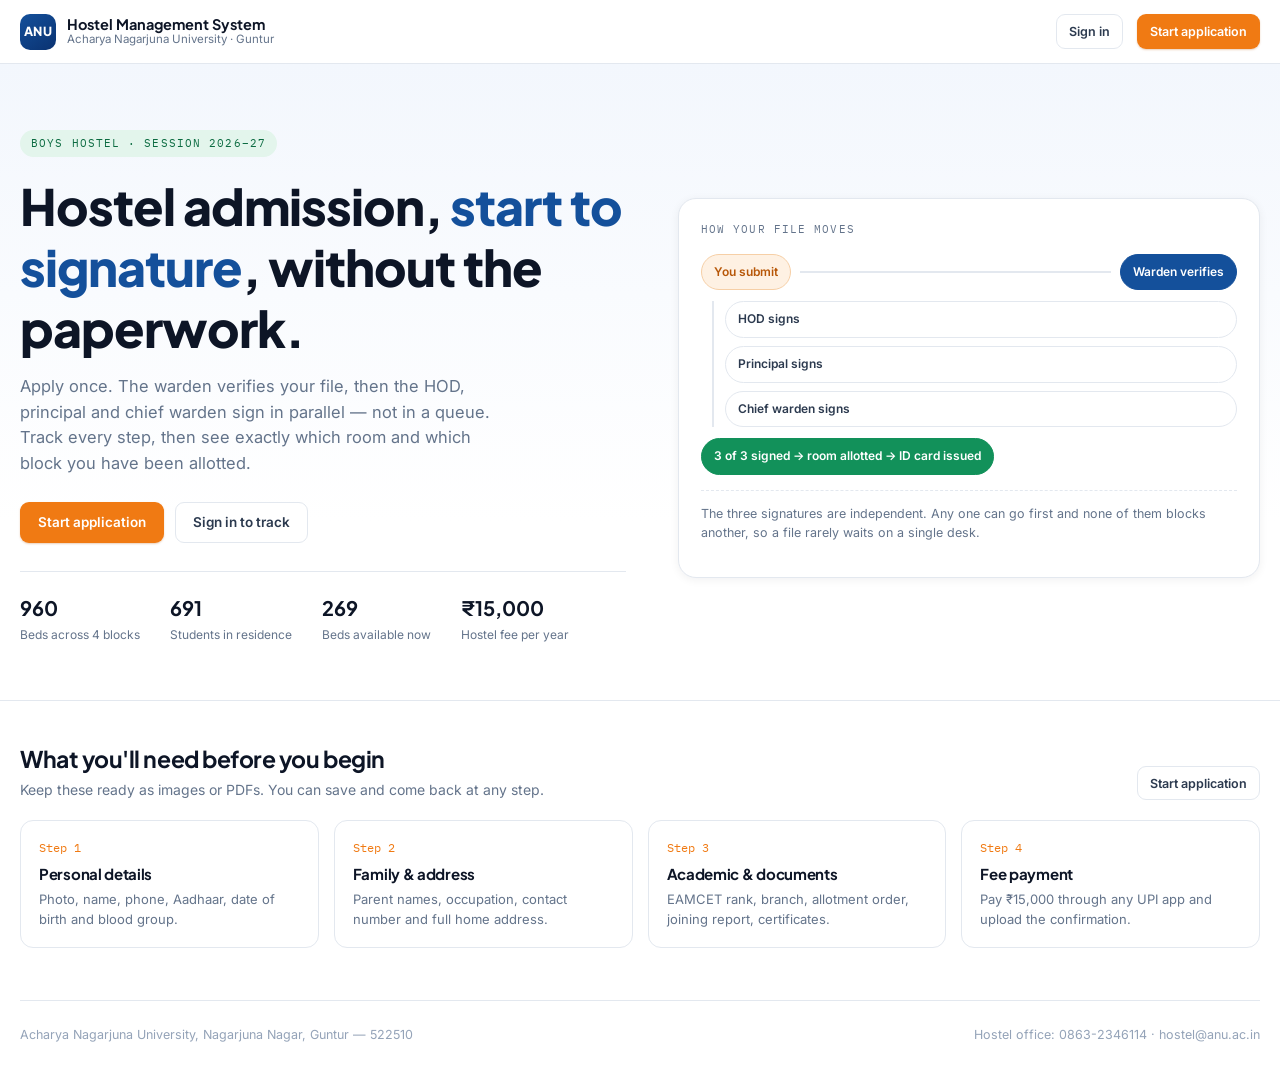
==== index.html @ 4c61f3b5 "first after waredn aprevs fro qr" ====
<!DOCTYPE html>
<html lang="en">
<head>
<meta charset="UTF-8" />
<meta name="viewport" content="width=device-width, initial-scale=1" />
<title>Hostel Management System — Acharya Nagarjuna University</title>
<meta name="description" content="Hostel admission, approval and room allocation for the ANU boys hostel — apply, track signatures and view block occupancy in 3D." />

<link rel="preconnect" href="https://fonts.googleapis.com" />
<link rel="preconnect" href="https://fonts.gstatic.com" crossorigin />
<link href="https://fonts.googleapis.com/css2?family=Plus+Jakarta+Sans:wght@600;700;800&family=Inter:wght@400;500;600&family=IBM+Plex+Mono:wght@400;500&display=swap" rel="stylesheet" />
<link rel="stylesheet" href="styles.css" />
</head>

<body>

<div id="app"></div>

<!-- ===================== public header ===================== -->
<template id="tpl-topnav">
  <header class="topnav noprint">
    <div class="wrap topnav__in">
      <button class="brand" data-go="#/">
        <span class="seal"><img class="seal__img" src="logo.png" alt="Acharya Nagarjuna University" onload="this.closest('.seal').classList.add('seal--has')" onerror="this.closest('.seal').classList.add('seal--text')"><span class="seal__txt">ANU</span></span>
        <span>
          <span class="brand__name">Hostel Management System</span>
          <span class="brand__sub">Acharya Nagarjuna University · Guntur</span>
        </span>
      </button>
      <span class="topnav__spacer"></span>
      <button class="btn btn--ghost btn--sm" data-go="#/login">Sign in</button>
      <button class="btn btn--primary btn--sm" data-go="#/apply">Start application</button>
    </div>
  </header>
</template>

<!-- ===================== landing ===================== -->
<template id="tpl-landing">
  <section class="screen">
    <div class="hero">
      <div class="wrap hero__grid">
        <div>
          <span class="eyebrow">Boys hostel · Session 2026–27</span>
          <h1>Hostel admission, <em>start to signature</em>, without the paperwork.</h1>
          <p class="hero__lede">
            Apply once. The warden verifies your file, then the HOD, principal and chief warden
            sign in parallel — not in a queue. Track every step, then see exactly which room and
            which block you have been allotted.
          </p>
          <div class="hero__cta">
            <button class="btn btn--primary" data-go="#/apply">Start application</button>
            <button class="btn btn--ghost" data-go="#/login">Sign in to track</button>
          </div>
          <div class="hero__stats" id="heroStats"></div>
        </div>

        <div class="rail">
          <div class="rail__title">How your file moves</div>
          <div class="rail__row">
            <span class="rail__node rail__node--orange">You submit</span>
            <span class="rail__line"></span>
            <span class="rail__node rail__node--blue">Warden verifies</span>
          </div>
          <div class="rail__fan">
            <div class="rail__bracket"></div>
            <div class="rail__parallel">
              <span class="rail__node">HOD signs</span>
              <span class="rail__node">Principal signs</span>
              <span class="rail__node">Chief warden signs</span>
            </div>
          </div>
          <div class="rail__row">
            <span class="rail__node rail__node--green">3 of 3 signed → room allotted → ID card issued</span>
          </div>
          <p class="rail__caption">
            The three signatures are independent. Any one can go first and none of them blocks
            another, so a file rarely waits on a single desk.
          </p>
        </div>
      </div>
    </div>

    <div class="strip">
      <div class="wrap">
        <div class="strip__head">
          <div>
            <h2>What you'll need before you begin</h2>
            <p class="muted" style="margin:6px 0 0;font-size:14px">Keep these ready as images or PDFs. You can save and come back at any step.</p>
          </div>
          <button class="btn btn--ghost btn--sm" data-go="#/apply">Start application</button>
        </div>
        <div class="strip__cards">
          <article class="infocard"><div class="infocard__step">Step 1</div><h3>Personal details</h3><p>Photo, name, phone, Aadhaar, date of birth and blood group.</p></article>
          <article class="infocard"><div class="infocard__step">Step 2</div><h3>Family &amp; address</h3><p>Parent names, occupation, contact number and full home address.</p></article>
          <article class="infocard"><div class="infocard__step">Step 3</div><h3>Academic &amp; documents</h3><p>EAMCET rank, branch, allotment order, joining report, certificates.</p></article>
          <article class="infocard"><div class="infocard__step">Step 4</div><h3>Fee payment</h3><p>Pay ₹15,000 through any UPI app and upload the confirmation.</p></article>
        </div>
      </div>
    </div>

    <div class="wrap pagefoot">
      <span>Acharya Nagarjuna University, Nagarjuna Nagar, Guntur — 522510</span>
      <span>Hostel office: 0863-2346114 · hostel@anu.ac.in</span>
    </div>
  </section>
</template>

<!-- ===================== login ===================== -->
<template id="tpl-login">
  <section class="screen authpage">
    <div class="authcard">
      <h2>Sign in</h2>
      <p>Use your university email. New students can start an application without an account.</p>

      <div class="rolechips" id="roleChips"></div>

      <div class="field">
        <label for="loginEmail">Email</label>
        <input class="input" id="loginEmail" type="email" placeholder="name@anu.ac.in" autocomplete="username" />
      </div>
      <div class="field">
        <label for="loginPass">Password</label>
        <input class="input" id="loginPass" type="password" placeholder="••••••••" autocomplete="current-password" />
      </div>

      <div class="err hidden" id="loginErr"></div>
      <button class="btn btn--primary btn--wide" id="loginBtn" style="margin-top:4px">Sign in</button>

      <div style="text-align:center;margin-top:12px">
        <button class="btn--link" data-go="#/apply">New student? Start an application</button>
      </div>

      <div class="callout" style="margin:18px 0 0">
        <b>Demo accounts.</b> Pick a role above to fill the form. The password for every account is
        <span class="mono">demo123</span>.
      </div>
    </div>
  </section>
</template>

<div class="toasts" id="toasts"></div>
<div id="modalRoot"></div>
<div id="devRoot"></div>

<script src="https://cdnjs.cloudflare.com/ajax/libs/three.js/r128/three.min.js"></script>
<script src="https://cdn.jsdelivr.net/npm/chart.js@4.4.1/dist/chart.umd.min.js"></script>
<script src="data.js"></script>
<script src="app.js"></script>
</body>
</html>
---- styles.css ----
/* ============================================================
   ANU Hostel Management System — styles.css
   Blue = structure & primary. Orange = needs attention.
   Green = confirmed / occupied / approved. Red = rejected / blocked.
   ============================================================ */

:root {
  --blue-800: #0A3271;
  --blue-700: #0D3E8A;
  --blue: #14509B;
  --blue-400: #5C8FD6;
  --blue-100: #E7F0FC;
  --blue-50: #F3F7FD;

  --orange-700: #B75708;
  --orange: #F07A13;
  --orange-100: #FEF1E3;

  --green-700: #0B6B41;
  --green: #12915A;
  --green-100: #E3F5EC;

  --red-700: #9E2A22;
  --red: #C8372D;
  --red-100: #FBEDEC;

  --ink: #0D1526;
  --ink-2: #2C3A4F;
  --muted: #64748B;
  --faint: #94A3B8;
  --line: #E3E8EF;
  --line-soft: #EFF2F7;
  --canvas: #F7F9FC;
  --white: #FFFFFF;

  --display: 'Plus Jakarta Sans', system-ui, sans-serif;
  --body: 'Inter', system-ui, sans-serif;
  --mono: 'IBM Plex Mono', ui-monospace, monospace;

  --r-xs: 6px;
  --r-sm: 9px;
  --r: 13px;
  --r-lg: 18px;
  --sh-sm: 0 1px 2px rgba(13, 21, 38, .06);
  --sh: 0 2px 10px rgba(13, 21, 38, .06);
  --sh-lg: 0 24px 60px rgba(13, 21, 38, .18);
  --side-w: 246px;
  --top-h: 64px;
}

* { box-sizing: border-box; }
html, body { height: 100%; }

body {
  margin: 0;
  font-family: var(--body);
  font-size: 14.5px;
  line-height: 1.55;
  color: var(--ink-2);
  background: var(--white);
  -webkit-font-smoothing: antialiased;
}

h1, h2, h3, h4, h5 { font-family: var(--display); color: var(--ink); margin: 0; letter-spacing: -.02em; line-height: 1.22; }
a { color: var(--blue); }
button, input, select, textarea { font: inherit; color: inherit; }
:focus-visible { outline: 2px solid var(--blue); outline-offset: 2px; border-radius: 4px; }
.mono { font-family: var(--mono); font-size: .88em; letter-spacing: -.02em; }
.hidden { display: none !important; }
.wrap { width: min(1240px, 100% - 40px); margin-inline: auto; }
.muted { color: var(--muted); }

/* ---------- Public header ---------- */

.topnav {
  position: sticky; top: 0; z-index: 40; height: var(--top-h);
  background: rgba(255, 255, 255, .94); backdrop-filter: blur(12px);
  border-bottom: 1px solid var(--line);
}
.topnav__in { height: 100%; display: flex; align-items: center; gap: 14px; }
.topnav__spacer { flex: 1; }

.brand { display: flex; align-items: center; gap: 11px; background: none; border: 0; padding: 0; cursor: pointer; text-align: left; }
.seal {
  width: 36px; height: 36px; border-radius: 10px;
  background: linear-gradient(145deg, var(--blue), var(--blue-800));
  color: #fff; display: grid; place-items: center;
  font-family: var(--display); font-weight: 800; font-size: 12.5px; letter-spacing: .04em; flex: 0 0 auto;
}
.seal__img { width: 100%; height: 100%; object-fit: contain; display: block; }
.seal__txt { display: none; }
.seal--text .seal__img { display: none; }
.seal--text .seal__txt, .seal:not(.seal--has):not(.seal--text) .seal__txt { display: block; }
.seal--has { background: #fff; border: 1px solid var(--line); padding: 3px; }
.idcard__top .seal--has, .side .seal--has { background: #fff; }

.brand__name { font-family: var(--display); font-weight: 700; font-size: 14.5px; color: var(--ink); display: block; line-height: 1.2; }
.brand__sub { font-size: 11.5px; color: var(--muted); display: block; line-height: 1.2; }

/* ---------- Buttons ---------- */

.btn {
  display: inline-flex; align-items: center; justify-content: center; gap: 8px;
  padding: 9px 17px; border-radius: var(--r-sm);
  border: 1px solid transparent; background: var(--canvas); color: var(--ink-2);
  font-weight: 600; font-size: 13.5px; cursor: pointer; text-decoration: none;
  transition: background .15s, border-color .15s, color .15s, transform .07s, box-shadow .15s;
  white-space: nowrap;
}
.btn:active { transform: translateY(1px); }
.btn:disabled { opacity: .45; cursor: not-allowed; }
.btn--primary { background: var(--orange); color: #fff; box-shadow: 0 1px 2px rgba(183, 87, 8, .28); }
.btn--primary:hover:not(:disabled) { background: var(--orange-700); }
.btn--blue { background: var(--blue); color: #fff; }
.btn--blue:hover:not(:disabled) { background: var(--blue-700); }
.btn--green { background: var(--green); color: #fff; }
.btn--green:hover:not(:disabled) { background: var(--green-700); }
.btn--ghost { background: #fff; border-color: var(--line); color: var(--ink-2); }
.btn--ghost:hover:not(:disabled) { border-color: var(--blue-400); color: var(--blue); background: var(--blue-50); }
.btn--danger { background: #fff; border-color: var(--red); color: var(--red); }
.btn--danger:hover:not(:disabled) { background: var(--red-100); }
.btn--sm { padding: 6.5px 12px; font-size: 12.5px; }
.btn--wide { width: 100%; }
.btn--link { background: none; border: 0; color: var(--blue); padding: 3px; font-size: 13px; cursor: pointer; }
.btn--link:hover { text-decoration: underline; }

/* ---------- App shell ---------- */

.shell { display: grid; grid-template-columns: var(--side-w) 1fr; min-height: 100vh; background: var(--canvas); }

.side {
  background: var(--white); border-right: 1px solid var(--line); padding: 16px 14px;
  display: flex; flex-direction: column; gap: 4px;
  position: sticky; top: 0; height: 100vh; overflow-y: auto;
}
.side__brand { display: flex; align-items: center; gap: 10px; padding: 6px 8px 16px; border: 0; border-bottom: 1px solid var(--line-soft); margin-bottom: 10px; cursor: pointer; width: 100%; background: none; text-align: left; }
.side__label { font-size: 10.5px; font-family: var(--mono); letter-spacing: .12em; text-transform: uppercase; color: var(--faint); padding: 14px 10px 6px; }
.navitem {
  display: flex; align-items: center; gap: 10px; padding: 9px 11px; border-radius: var(--r-sm);
  font-size: 13.5px; font-weight: 500; color: var(--ink-2);
  background: none; border: 0; width: 100%; text-align: left; cursor: pointer;
  transition: background .14s, color .14s;
}
.navitem:hover { background: var(--blue-50); color: var(--blue); }
.navitem.is-on { background: var(--blue); color: #fff; font-weight: 600; }
.navitem__ic { width: 17px; text-align: center; flex: 0 0 auto; font-size: 13px; }
.navitem__count { margin-left: auto; font-family: var(--mono); font-size: 11px; background: var(--orange-100); color: var(--orange-700); padding: 1px 7px; border-radius: 999px; }
.navitem.is-on .navitem__count { background: rgba(255, 255, 255, .22); color: #fff; }

.side__foot { margin-top: auto; padding-top: 14px; border-top: 1px solid var(--line-soft); }
.sideuser { display: flex; align-items: center; gap: 10px; padding: 6px 8px 10px; }
.sideuser__n { font-size: 13px; font-weight: 600; color: var(--ink); line-height: 1.25; }
.sideuser__r { font-size: 11.5px; color: var(--muted); }

.main { min-width: 0; display: flex; flex-direction: column; }

.topbar {
  position: sticky; top: 0; z-index: 30; min-height: var(--top-h);
  background: rgba(255, 255, 255, .95); backdrop-filter: blur(10px);
  border-bottom: 1px solid var(--line);
  display: flex; align-items: center; gap: 14px; padding: 10px 26px;
}
.topbar h1 { font-size: 18px; }
.topbar p { margin: 1px 0 0; font-size: 12.5px; color: var(--muted); }
.topbar__spacer { flex: 1; }
.content { padding: 22px 26px 60px; }

/* ---------- Avatars ---------- */

.av {
  border-radius: 50%; flex: 0 0 auto; display: grid; place-items: center;
  font-family: var(--display); font-weight: 700; color: #fff;
  background: var(--blue); overflow: hidden; font-size: 12px; width: 34px; height: 34px;
}
.av img { width: 100%; height: 100%; object-fit: cover; display: block; }
.av--sm { width: 28px; height: 28px; font-size: 10.5px; }
.av--lg { width: 54px; height: 54px; font-size: 17px; }
.av--xl { width: 104px; height: 124px; font-size: 30px; border-radius: var(--r); }
.av--ring { box-shadow: 0 0 0 2px #fff, 0 0 0 4px var(--blue-100); }

.person { display: flex; align-items: center; gap: 10px; min-width: 0; }
.person__n { font-weight: 600; color: var(--ink); font-size: 13.5px; line-height: 1.3; white-space: nowrap; overflow: hidden; text-overflow: ellipsis; }
.person__s { font-size: 11.5px; color: var(--muted); line-height: 1.3; }

/* ---------- Cards, metrics, tables ---------- */

.card { background: #fff; border: 1px solid var(--line); border-radius: var(--r); box-shadow: var(--sh-sm); }
.card + .card { margin-top: 18px; }
.card__head { padding: 15px 20px; border-bottom: 1px solid var(--line-soft); display: flex; align-items: center; gap: 14px; flex-wrap: wrap; }
.card__head h3 { font-size: 15px; }
.card__head p { margin: 2px 0 0; font-size: 12.5px; color: var(--muted); }
.card__body { padding: 20px; }
.card__spacer { flex: 1; }

.grid-m { display: grid; grid-template-columns: repeat(auto-fit, minmax(172px, 1fr)); gap: 13px; margin-bottom: 18px; }

.metric { background: #fff; border: 1px solid var(--line); border-radius: var(--r); padding: 14px 16px; position: relative; overflow: hidden; box-shadow: var(--sh-sm); }
.metric::before { content: ''; position: absolute; inset: 0 auto 0 0; width: 3px; background: var(--blue-400); }
.metric--orange::before { background: var(--orange); }
.metric--green::before { background: var(--green); }
.metric--red::before { background: var(--red); }
.metric--blue::before { background: var(--blue); }
.metric__k { font-size: 12px; color: var(--muted); font-weight: 500; }
.metric__v { font-family: var(--display); font-weight: 800; font-size: 25px; color: var(--ink); line-height: 1.2; margin-top: 2px; }
.metric__d { font-size: 11.5px; color: var(--faint); margin-top: 1px; }

.tablescroll { overflow-x: auto; }
table.data { width: 100%; border-collapse: collapse; font-size: 13.5px; }
table.data th {
  text-align: left; padding: 10px 18px; background: var(--blue-50); color: var(--blue-700);
  font-weight: 600; font-size: 11px; letter-spacing: .05em; text-transform: uppercase;
  border-bottom: 1px solid var(--line); white-space: nowrap;
}
table.data td { padding: 9px 18px; border-bottom: 1px solid var(--line-soft); vertical-align: middle; }
table.data tbody tr:last-child td { border-bottom: 0; }
table.data tbody tr:hover { background: var(--blue-50); }
table.data tr.clickable { cursor: pointer; }
.cell-sub { font-size: 11.5px; color: var(--muted); }
.num { font-family: var(--mono); font-size: 12.5px; }

.empty { padding: 42px 20px; text-align: center; }
.empty h4 { font-size: 15px; margin-bottom: 5px; }
.empty p { margin: 0 0 14px; color: var(--muted); font-size: 13px; }

.pager { display: flex; align-items: center; justify-content: space-between; gap: 12px; padding: 12px 18px; border-top: 1px solid var(--line-soft); font-size: 12.5px; color: var(--muted); flex-wrap: wrap; }

/* ---------- Filters ---------- */

.filters { display: flex; gap: 9px; flex-wrap: wrap; align-items: center; margin-bottom: 16px; }
.filters .select, .filters .input { padding: 8px 12px; font-size: 13px; width: auto; min-width: 130px; }
.filters .input--search { min-width: 268px; }
.filters__spacer { flex: 1; }
.filters__count { font-size: 12.5px; color: var(--muted); font-family: var(--mono); }

/* ---------- Pills ---------- */

.pill { display: inline-flex; align-items: center; gap: 6px; padding: 3px 10px; border-radius: 999px; font-size: 11.5px; font-weight: 600; white-space: nowrap; }
.pill::before { content: ''; width: 6px; height: 6px; border-radius: 50%; background: currentColor; }
.pill--pending { background: var(--orange-100); color: var(--orange-700); }
.pill--active { background: var(--blue-100); color: var(--blue-700); }
.pill--success { background: var(--blue-100); color: var(--blue-700); }
.pill--final { background: var(--green-100); color: var(--green-700); }
.pill--rejected { background: var(--red-100); color: var(--red-700); }
.pill--plain { background: var(--line-soft); color: var(--muted); }
.pill--plain::before { display: none; }
.tag { display: inline-block; padding: 2px 9px; border-radius: var(--r-xs); font-size: 11.5px; font-weight: 600; background: var(--blue-50); color: var(--blue-700); border: 1px solid var(--blue-100); }

/* ---------- Forms ---------- */

.field { margin-bottom: 15px; }
.field > label { display: block; font-size: 12.5px; font-weight: 600; color: var(--ink-2); margin-bottom: 5px; }
.field__hint { font-size: 11.5px; color: var(--faint); margin-top: 4px; }
.req { color: var(--orange); }

.input, .select, .textarea {
  width: 100%; padding: 9.5px 12px; border: 1px solid var(--line); border-radius: var(--r-sm);
  background: #fff; font-size: 14px; transition: border-color .15s, box-shadow .15s;
}
.input:focus, .select:focus, .textarea:focus { outline: none; border-color: var(--blue); box-shadow: 0 0 0 3px rgba(20, 80, 155, .12); }
.textarea { min-height: 84px; resize: vertical; }
.select { appearance: none; background-image: linear-gradient(45deg, transparent 50%, var(--muted) 50%), linear-gradient(135deg, var(--muted) 50%, transparent 50%); background-position: calc(100% - 17px) 52%, calc(100% - 12px) 52%; background-size: 5px 5px, 5px 5px; background-repeat: no-repeat; padding-right: 32px; }
.input.is-bad, .select.is-bad { border-color: var(--red); }
.err { color: var(--red); font-size: 12px; margin-top: 4px; }

.grid2 { display: grid; grid-template-columns: 1fr 1fr; gap: 0 18px; }
.grid3 { display: grid; grid-template-columns: repeat(3, 1fr); gap: 0 18px; }

.callout { border-left: 3px solid var(--blue); background: var(--blue-50); padding: 12px 15px; border-radius: 0 var(--r-sm) var(--r-sm) 0; font-size: 13px; color: var(--blue-800); margin-bottom: 18px; }
.callout--orange { border-left-color: var(--orange); background: var(--orange-100); color: var(--orange-700); }
.callout--red { border-left-color: var(--red); background: var(--red-100); color: var(--red-700); }
.callout--green { border-left-color: var(--green); background: var(--green-100); color: var(--green-700); }

/* ---------- Landing ---------- */

.hero { padding: 66px 0 54px; background: linear-gradient(180deg, var(--blue-50), #fff 72%); border-bottom: 1px solid var(--line); }
.hero__grid { display: grid; grid-template-columns: 1.02fr .98fr; gap: 52px; align-items: center; }
.eyebrow { display: inline-flex; align-items: center; gap: 8px; font-family: var(--mono); font-size: 11px; letter-spacing: .1em; text-transform: uppercase; color: var(--green-700); background: var(--green-100); padding: 5px 11px; border-radius: 999px; margin-bottom: 18px; }
.hero h1 { font-size: clamp(32px, 4.2vw, 50px); font-weight: 800; }
.hero h1 em { font-style: normal; color: var(--blue); }
.hero__lede { font-size: 16.5px; color: var(--muted); margin: 16px 0 26px; max-width: 47ch; }
.hero__cta { display: flex; gap: 11px; flex-wrap: wrap; }
.hero__stats { display: flex; gap: 30px; margin-top: 28px; padding-top: 20px; border-top: 1px solid var(--line); flex-wrap: wrap; }
.hero__stat b { font-family: var(--display); font-size: 20px; color: var(--ink); display: block; }
.hero__stat span { font-size: 12px; color: var(--muted); }

.rail { border: 1px solid var(--line); border-radius: var(--r-lg); padding: 22px; background: #fff; box-shadow: var(--sh); }
.rail__title { font-size: 11px; font-family: var(--mono); letter-spacing: .1em; text-transform: uppercase; color: var(--muted); margin-bottom: 16px; }
.rail__row { display: flex; align-items: center; gap: 9px; }
.rail__node { padding: 8px 12px; border-radius: 999px; background: #fff; border: 1px solid var(--line); font-size: 12px; font-weight: 600; color: var(--ink-2); white-space: nowrap; }
.rail__node--blue { background: var(--blue); border-color: var(--blue); color: #fff; }
.rail__node--orange { background: var(--orange-100); border-color: #F6CFA6; color: var(--orange-700); }
.rail__node--green { background: var(--green); border-color: var(--green); color: #fff; }
.rail__line { flex: 1; height: 2px; background: var(--line); min-width: 12px; }
.rail__fan { display: grid; grid-template-columns: 24px 1fr; margin: 11px 0; }
.rail__bracket { border-left: 2px solid var(--line); margin-left: 11px; }
.rail__parallel { display: grid; gap: 8px; }
.rail__caption { font-size: 12.5px; color: var(--muted); margin-top: 15px; padding-top: 13px; border-top: 1px dashed var(--line); }

.strip { padding: 44px 0 52px; }
.strip h2 { font-size: 23px; }
.strip__head { display: flex; justify-content: space-between; align-items: flex-end; gap: 18px; margin-bottom: 20px; flex-wrap: wrap; }
.strip__cards { display: grid; grid-template-columns: repeat(4, 1fr); gap: 15px; }
.infocard { border: 1px solid var(--line); border-radius: var(--r); padding: 18px; background: #fff; }
.infocard__step { font-family: var(--mono); font-size: 11.5px; color: var(--orange); margin-bottom: 8px; }
.infocard h3 { font-size: 15px; margin-bottom: 5px; }
.infocard p { margin: 0; font-size: 13px; color: var(--muted); }
.pagefoot { border-top: 1px solid var(--line); padding: 24px 0; font-size: 12.5px; color: var(--faint); display: flex; justify-content: space-between; gap: 14px; flex-wrap: wrap; }

/* ---------- Auth + wizard ---------- */

.authpage { display: grid; place-items: center; padding: 44px 0 70px; background: var(--canvas); min-height: calc(100vh - var(--top-h)); }
.authcard { width: min(430px, 100%); border: 1px solid var(--line); border-radius: var(--r-lg); padding: 28px; box-shadow: var(--sh); background: #fff; }
.authcard h2 { font-size: 21px; margin-bottom: 5px; }
.authcard > p { margin: 0 0 20px; color: var(--muted); font-size: 13.5px; }
.rolechips { display: flex; flex-wrap: wrap; gap: 7px; margin-bottom: 18px; }
.chip { padding: 6px 12px; border-radius: 999px; border: 1px solid var(--line); background: #fff; font-size: 12.5px; font-weight: 600; color: var(--muted); cursor: pointer; }
.chip:hover { border-color: var(--blue-400); color: var(--blue); }
.chip.is-on { background: var(--blue-100); border-color: var(--blue-400); color: var(--blue-700); }

.applypage { background: var(--canvas); min-height: calc(100vh - var(--top-h)); padding-bottom: 60px; }
.pagehead { padding: 24px 0 16px; display: flex; justify-content: space-between; align-items: flex-end; gap: 18px; flex-wrap: wrap; }
.pagehead h1 { font-size: 25px; }
.pagehead p { margin: 5px 0 0; color: var(--muted); font-size: 13.5px; }

.steps { display: flex; gap: 6px; margin-bottom: 20px; overflow-x: auto; padding-bottom: 3px; }
.step { flex: 1 1 0; min-width: 122px; text-align: left; padding: 10px 13px; border: 1px solid var(--line); border-radius: var(--r-sm); background: #fff; cursor: pointer; }
.step__n { font-family: var(--mono); font-size: 10.5px; color: var(--faint); }
.step__t { font-size: 12.5px; font-weight: 600; color: var(--muted); }
.step.is-on { border-color: var(--blue); background: var(--blue-100); }
.step.is-on .step__t, .step.is-on .step__n { color: var(--blue-700); }
.step.is-done { border-color: #A9DDC2; background: var(--green-100); }
.step.is-done .step__n, .step.is-done .step__t { color: var(--green-700); }

.panel { border: 1px solid var(--line); border-radius: var(--r-lg); background: #fff; padding: 24px; box-shadow: var(--sh-sm); }
.panel__head { margin-bottom: 18px; }
.panel__head h2 { font-size: 18px; }
.panel__head p { margin: 4px 0 0; color: var(--muted); font-size: 13px; }
.panel__foot { display: flex; justify-content: space-between; gap: 12px; margin-top: 24px; padding-top: 18px; border-top: 1px solid var(--line-soft); flex-wrap: wrap; }
.saveflag { font-size: 12px; color: var(--faint); }
.saveflag b { color: var(--green-700); font-weight: 600; }

.uploads { display: grid; grid-template-columns: 1fr 1fr; gap: 13px; }
.drop { border: 1.5px dashed var(--line); border-radius: var(--r); padding: 15px; background: var(--canvas); transition: border-color .15s, background .15s; }
.drop:hover { border-color: var(--blue-400); background: var(--blue-50); }
.drop.is-filled { border-style: solid; border-color: var(--green); background: var(--green-100); }
.drop__t { font-size: 13px; font-weight: 600; color: var(--ink); }
.drop__s { font-size: 11.5px; color: var(--muted); margin: 2px 0 9px; }
.drop input[type=file] { font-size: 12px; width: 100%; }
.filerow { display: flex; align-items: center; gap: 8px; margin-top: 8px; font-size: 12px; color: var(--green-700); font-weight: 600; }

.photopick { display: flex; gap: 18px; align-items: center; padding: 16px; border: 1px solid var(--line); border-radius: var(--r); background: var(--canvas); margin-bottom: 18px; flex-wrap: wrap; }
.photopick__ph { width: 96px; height: 116px; border-radius: var(--r-sm); border: 1.5px dashed var(--line); background: #fff; display: grid; place-items: center; color: var(--faint); font-size: 11.5px; text-align: center; padding: 8px; overflow: hidden; flex: 0 0 auto; }
.photopick__ph img { width: 100%; height: 100%; object-fit: cover; }

.paygrid { display: grid; grid-template-columns: 236px 1fr; gap: 22px; }
.qrbox { border: 1px solid var(--line); border-radius: var(--r); padding: 15px; text-align: center; background: #fff; }
.qrbox svg { width: 100%; max-width: 180px; height: auto; }
.qrbox__amt { font-family: var(--display); font-weight: 800; font-size: 21px; color: var(--ink); margin-top: 9px; }
.qrbox__lbl { font-size: 11.5px; color: var(--muted); }
.paylist { border: 1px solid var(--line); border-radius: var(--r); overflow: hidden; margin-bottom: 16px; }
.payrow { display: flex; justify-content: space-between; align-items: center; gap: 12px; padding: 11px 14px; border-bottom: 1px solid var(--line-soft); }
.payrow:last-child { border-bottom: 0; }
.payrow__k { font-size: 12px; color: var(--muted); }
.payrow__v { font-weight: 600; font-size: 13.5px; color: var(--ink); }

.reviewgroup { border: 1px solid var(--line); border-radius: var(--r); overflow: hidden; margin-bottom: 16px; }
.reviewgroup h4 { font-size: 11.5px; padding: 10px 16px; background: var(--canvas); border-bottom: 1px solid var(--line); font-family: var(--body); color: var(--muted); font-weight: 600; letter-spacing: .04em; text-transform: uppercase; }
.kv { display: grid; grid-template-columns: 210px 1fr; gap: 10px; padding: 9px 16px; border-bottom: 1px solid var(--line-soft); font-size: 13.5px; }
.kv:last-child { border-bottom: 0; }
.kv__k { color: var(--muted); font-size: 12.5px; }
.kv__v { color: var(--ink); font-weight: 500; }

/* ---------- Timeline / signatures / ID card ---------- */

.track { display: grid; grid-template-columns: 1.12fr .88fr; gap: 18px; align-items: start; }
.stack { display: grid; gap: 18px; align-content: start; }
.tl { position: relative; padding-left: 28px; }
.tl::before { content: ''; position: absolute; left: 8px; top: 6px; bottom: 8px; width: 2px; background: var(--line); }
.tlitem { position: relative; padding-bottom: 17px; }
.tlitem:last-child { padding-bottom: 0; }
.tlitem__dot { position: absolute; left: -28px; top: 1px; width: 18px; height: 18px; border-radius: 50%; background: #fff; border: 2px solid var(--line); display: grid; place-items: center; font-size: 9.5px; color: var(--faint); }
.tlitem.is-done .tlitem__dot { background: var(--green); border-color: var(--green); color: #fff; }
.tlitem.is-now .tlitem__dot { border-color: var(--orange); color: var(--orange); box-shadow: 0 0 0 4px var(--orange-100); }
.tlitem.is-bad .tlitem__dot { background: var(--red); border-color: var(--red); color: #fff; }
.tlitem__t { font-size: 13.5px; font-weight: 600; color: var(--ink); }
.tlitem.is-todo .tlitem__t { color: var(--faint); font-weight: 500; }
.tlitem__s { font-size: 12px; color: var(--muted); }
.tlgroup { border: 1px dashed var(--line); border-radius: var(--r); padding: 13px 15px; margin: 6px 0 14px; background: var(--canvas); }
.tlgroup__lbl { font-family: var(--mono); font-size: 10.5px; letter-spacing: .08em; text-transform: uppercase; color: var(--muted); margin-bottom: 11px; }

.progressbar { height: 7px; border-radius: 999px; background: var(--line-soft); overflow: hidden; margin: 12px 0 6px; }
.progressbar span { display: block; height: 100%; background: var(--green); border-radius: 999px; transition: width .45s cubic-bezier(.4, 0, .2, 1); }
.progresslbl { display: flex; justify-content: space-between; font-size: 12.5px; color: var(--muted); }

.sigs { display: grid; grid-template-columns: repeat(3, 1fr); gap: 11px; }
.sig { border: 1px solid var(--line); border-radius: var(--r); padding: 11px; text-align: center; background: #fff; }
.sig__ink { height: 42px; display: grid; place-items: center; }
.sig__ink svg { height: 38px; width: auto; }
.sig__name { font-size: 12.5px; font-weight: 600; color: var(--ink); }
.sig__role { font-size: 11px; color: var(--muted); border-top: 1px solid var(--line-soft); padding-top: 6px; margin-top: 5px; }
.sig--wait { background: var(--canvas); border-style: dashed; }
.sig--wait .sig__ink { color: var(--faint); font-size: 11.5px; }

.idcard { border-radius: var(--r-lg); overflow: hidden; border: 1px solid var(--line); box-shadow: var(--sh); background: #fff; }
.idcard__top { background: linear-gradient(135deg, var(--blue), var(--blue-800)); color: #fff; padding: 14px 18px; display: flex; align-items: center; gap: 11px; }
.idcard__top .seal { background: rgba(255, 255, 255, .18); }
.idcard__top strong { font-family: var(--display); font-size: 13.5px; display: block; }
.idcard__top span { font-size: 11px; opacity: .88; }
.idcard__body { padding: 18px; display: grid; grid-template-columns: 104px 1fr; gap: 16px; }
.idcard__rows { display: grid; gap: 5px; align-content: start; }
.idrow { display: grid; grid-template-columns: 84px 1fr; font-size: 12.5px; }
.idrow b { color: var(--ink); font-weight: 600; }
.idrow span { color: var(--muted); }
.idcard__foot { border-top: 1px dashed var(--line); padding: 10px 18px; display: flex; justify-content: space-between; align-items: center; font-size: 11px; color: var(--faint); }

/* ---------- Hostel view ---------- */

.hostelgrid { display: grid; grid-template-columns: 1fr 336px; gap: 18px; align-items: start; }

.viewer { border: 1px solid var(--line); border-radius: var(--r); background: linear-gradient(180deg, #EEF4FD, #FFFFFF); overflow: hidden; position: relative; box-shadow: var(--sh-sm); }
#scene3d { display: block; width: 100%; height: 520px; touch-action: none; cursor: grab; }
#scene3d:active { cursor: grabbing; }
.viewer__bar { position: absolute; top: 12px; left: 12px; right: 12px; display: flex; gap: 8px; align-items: center; flex-wrap: wrap; pointer-events: none; }
.viewer__bar > * { pointer-events: auto; }
.viewer__crumb { background: rgba(255, 255, 255, .93); border: 1px solid var(--line); border-radius: 999px; padding: 5px 13px; font-size: 12.5px; font-weight: 600; color: var(--ink); box-shadow: var(--sh-sm); }
.viewer__hint { position: absolute; bottom: 12px; left: 12px; font-size: 11.5px; color: var(--muted); background: rgba(255, 255, 255, .92); padding: 5px 10px; border-radius: 999px; border: 1px solid var(--line); }
.viewer__tip { position: absolute; padding: 6px 10px; background: var(--ink); color: #fff; font-size: 12px; border-radius: var(--r-xs); pointer-events: none; transform: translate(-50%, -150%); white-space: nowrap; z-index: 5; box-shadow: var(--sh); }

.legend { display: flex; gap: 14px; flex-wrap: wrap; align-items: center; font-size: 12px; color: var(--muted); }
.legend i { width: 11px; height: 11px; border-radius: 3px; display: inline-block; margin-right: 5px; vertical-align: -1px; border: 1px solid rgba(0, 0, 0, .08); }

.segbar { display: inline-flex; padding: 3px; background: var(--canvas); border: 1px solid var(--line); border-radius: 999px; }
.segbar button { border: 0; background: none; padding: 6px 14px; border-radius: 999px; font-size: 12.5px; font-weight: 600; color: var(--muted); cursor: pointer; }
.segbar button.is-on { background: var(--blue); color: #fff; }

.blocktabs { display: grid; grid-template-columns: repeat(4, 1fr); gap: 8px; margin-bottom: 16px; }
.blocktab { border: 1px solid var(--line); background: #fff; border-radius: var(--r-sm); padding: 10px 13px; cursor: pointer; text-align: left; }
.blocktab b { font-family: var(--display); font-size: 14px; color: var(--ink); display: block; }
.blocktab span { font-size: 11.5px; color: var(--muted); }
.blocktab em { font-style: normal; font-family: var(--mono); font-size: 11px; color: var(--green-700); }
.blocktab.is-on { border-color: var(--blue); background: var(--blue-50); box-shadow: inset 0 0 0 1px var(--blue); }

.floorplan { display: grid; gap: 20px; }
.floorrow__head { display: flex; align-items: center; gap: 12px; margin-bottom: 10px; flex-wrap: wrap; }
.floorrow__head h4 { font-size: 13.5px; }
.quad { display: grid; grid-template-columns: repeat(7, 1fr); grid-template-rows: repeat(7, auto); gap: 7px; max-width: 620px; }
.quad__yard { grid-area: 2 / 2 / 7 / 7; border: 1.5px dashed var(--line); border-radius: var(--r-sm); background: var(--green-100); display: grid; place-content: center; text-align: center; font-size: 12px; font-weight: 600; color: var(--green-700); padding: 10px; }
.quad__yard span { display: block; font-weight: 400; font-size: 10.5px; color: var(--muted); margin-top: 3px; }

.corridor { display: grid; grid-template-columns: repeat(10, 1fr); gap: 7px; }
.corridor__gap { grid-column: 1 / -1; height: 20px; border-radius: 4px; background: repeating-linear-gradient(90deg, var(--line-soft), var(--line-soft) 14px, #fff 14px, #fff 28px); display: grid; place-items: center; font-size: 9.5px; color: var(--faint); letter-spacing: .18em; text-transform: uppercase; }

.roomcell { border: 1px solid var(--line); border-radius: var(--r-xs); background: #fff; padding: 7px 4px; text-align: center; cursor: pointer; transition: transform .1s, box-shadow .15s, border-color .15s; }
.roomcell:hover { transform: translateY(-2px); box-shadow: var(--sh); border-color: var(--blue); }
.roomcell b { display: block; font-family: var(--mono); font-size: 12px; color: var(--ink); }
.roomcell span { font-size: 10.5px; color: var(--muted); }
.roomcell--full { background: var(--green-100); border-color: #A9DDC2; }
.roomcell--full b, .roomcell--full span { color: var(--green-700); }
.roomcell--part { background: var(--orange-100); border-color: #F6CFA6; }
.roomcell--part b, .roomcell--part span { color: var(--orange-700); }
.roomcell--empty { border-style: dashed; }
.roomcell--maint { background: var(--red-100); border-color: #EFB9B4; }
.roomcell--maint b, .roomcell--maint span { color: var(--red-700); }

.beds { display: grid; grid-template-columns: repeat(2, 1fr); gap: 11px; }
.bed { border: 1px solid var(--line); border-radius: var(--r); padding: 11px; display: flex; gap: 11px; align-items: center; cursor: pointer; background: #fff; transition: border-color .15s, box-shadow .15s; }
.bed:hover { border-color: var(--blue); box-shadow: var(--sh); }
.bed--free { border-style: dashed; background: var(--canvas); cursor: default; color: var(--faint); font-size: 12.5px; justify-content: center; }
.bed__no { font-family: var(--mono); font-size: 10.5px; color: var(--faint); }

.statline { display: grid; gap: 12px; }
.statrow { display: flex; justify-content: space-between; font-size: 13px; }
.statrow b { font-family: var(--mono); color: var(--ink); }
.bar { height: 7px; background: var(--line-soft); border-radius: 999px; overflow: hidden; margin-top: 5px; }
.bar span { display: block; height: 100%; background: var(--green); }
.bar--orange span { background: var(--orange); }
.bar--blue span { background: var(--blue); }

/* ---------- Bio-data ---------- */

.bio__top { display: flex; gap: 18px; align-items: flex-start; padding-bottom: 18px; border-bottom: 1px solid var(--line-soft); margin-bottom: 18px; flex-wrap: wrap; }
.bio__id h3 { font-size: 19px; }
.bio__id p { margin: 3px 0 9px; color: var(--muted); font-size: 13px; }
.bio__chips { display: flex; gap: 7px; flex-wrap: wrap; }
.sectionlbl { font-family: var(--mono); font-size: 10.5px; letter-spacing: .09em; text-transform: uppercase; color: var(--muted); margin: 20px 0 9px; }
.sectionlbl:first-child { margin-top: 0; }
.doclist { display: grid; grid-template-columns: repeat(2, 1fr); gap: 9px; }
.docitem { display: flex; align-items: center; gap: 10px; border: 1px solid var(--line); border-radius: var(--r-sm); padding: 10px 12px; }
.docitem__ic { width: 30px; height: 30px; border-radius: 7px; background: var(--blue-100); color: var(--blue-700); display: grid; place-items: center; font-size: 10px; font-weight: 700; font-family: var(--mono); }
.docitem__t { font-size: 12.5px; font-weight: 600; color: var(--ink); }
.docitem__s { font-size: 11px; color: var(--muted); }
.docitem--open { cursor: pointer; transition: border-color .15s, box-shadow .15s; }
.docitem--open:hover { border-color: var(--blue); box-shadow: var(--sh); }
.docitem__go { margin-left: auto; font-size: 11.5px; font-weight: 600; color: var(--blue); }

/* ---------- Modal, toast, dev ---------- */

.modal-backdrop { position: fixed; inset: 0; background: rgba(13, 21, 38, .48); display: grid; place-items: center; padding: 20px; z-index: 60; animation: fade .15s ease; }
.modal { width: min(900px, 100%); max-height: 90vh; background: #fff; border-radius: var(--r-lg); box-shadow: var(--sh-lg); display: flex; flex-direction: column; animation: rise .2s cubic-bezier(.2, .8, .2, 1); }
.modal--wide { width: min(1060px, 100%); }
.modal__head { padding: 16px 22px; border-bottom: 1px solid var(--line); display: flex; justify-content: space-between; align-items: flex-start; gap: 16px; }
.modal__head h3 { font-size: 17px; }
.modal__head p { margin: 3px 0 0; font-size: 12.5px; color: var(--muted); }
.modal__body { padding: 22px; overflow-y: auto; }
.modal__foot { padding: 14px 22px; border-top: 1px solid var(--line); display: flex; gap: 10px; justify-content: flex-end; flex-wrap: wrap; }
.xbtn { background: none; border: 0; font-size: 21px; line-height: 1; color: var(--faint); cursor: pointer; padding: 2px 6px; }
.xbtn:hover { color: var(--ink); }

.toasts { position: fixed; right: 20px; bottom: 20px; display: grid; gap: 10px; z-index: 90; }
.toast { background: var(--ink); color: #fff; padding: 11px 15px; border-radius: var(--r-sm); font-size: 13px; box-shadow: var(--sh-lg); animation: rise .2s ease; max-width: 330px; }
.toast--ok { background: var(--green-700); }
.toast--bad { background: var(--red); }

.devpanel { position: fixed; right: 18px; bottom: 18px; width: 248px; background: #fff; border: 1px solid var(--line); border-radius: var(--r); box-shadow: var(--sh-lg); padding: 14px; z-index: 80; }
.devpanel h4 { font-size: 12.5px; margin-bottom: 2px; }
.devpanel p { margin: 0 0 11px; font-size: 11px; color: var(--muted); }
.devpanel__list { display: grid; gap: 5px; margin-bottom: 11px; }
.devpanel__list button { text-align: left; padding: 6px 10px; font-size: 12px; border-radius: 6px; border: 1px solid var(--line); background: #fff; cursor: pointer; }
.devpanel__list button:hover { background: var(--blue-50); border-color: var(--blue-400); color: var(--blue); }

.chartgrid { display: grid; grid-template-columns: 1.45fr 1fr; gap: 16px; margin-bottom: 18px; }
.chartbox { position: relative; height: 258px; }

@keyframes fade { from { opacity: 0 } to { opacity: 1 } }
@keyframes rise { from { opacity: 0; transform: translateY(8px) } to { opacity: 1; transform: none } }
.screen { animation: fade .16s ease; }
@media (prefers-reduced-motion: reduce) { * { animation: none !important; transition: none !important; } }

/* ---------- Responsive ---------- */

.menubtn { display: none; }

@media (max-width: 1180px) {
  .hostelgrid, .chartgrid { grid-template-columns: 1fr; }
}

@media (max-width: 980px) {
  .shell { grid-template-columns: 1fr; }
  .side { position: fixed; inset: 0 auto 0 0; width: var(--side-w); z-index: 70; transform: translateX(-100%); transition: transform .2s ease; box-shadow: var(--sh-lg); }
  .side.is-open { transform: none; }
  .menubtn { display: inline-flex; }
  .hero__grid { grid-template-columns: 1fr; gap: 32px; }
  .strip__cards { grid-template-columns: repeat(2, 1fr); }
  .track, .paygrid { grid-template-columns: 1fr; }
  .corridor { grid-template-columns: repeat(5, 1fr); }
  .quad { max-width: 100%; gap: 5px; }
  .blocktabs { grid-template-columns: repeat(2, 1fr); }
}

@media (max-width: 640px) {
  .wrap { width: calc(100% - 26px); }
  .content { padding: 18px 16px 50px; }
  .topbar { padding: 10px 16px; }
  .grid2, .grid3, .uploads, .doclist, .sigs, .beds { grid-template-columns: 1fr; }
  .kv { grid-template-columns: 1fr; gap: 1px; }
  .corridor { grid-template-columns: repeat(4, 1fr); }
  #scene3d { height: 380px; }
  .filters .input--search { min-width: 100%; }
  .idcard__body { grid-template-columns: 1fr; }
}

/* ---------- Print ---------- */

@media print {
  .side, .topbar, .toasts, .devpanel, .noprint, .modal-backdrop, .topnav { display: none !important; }
  .shell { grid-template-columns: 1fr; background: #fff; }
  .content { padding: 0; }
  .card { border: 1px solid #999; box-shadow: none; break-inside: avoid; }
  @page { margin: 14mm; }
}

/* ============================================================
   Hostel ID card additions, submit confirm, scanner, promote
   ============================================================ */

.idcard__spacer { flex: 1; }
.idcard__valid { font-size: 10.5px; font-weight: 700; letter-spacing: .05em; text-transform: uppercase; background: rgba(255,255,255,.2); padding: 3px 9px; border-radius: 999px; }
.idcard__valid--bad { background: var(--red); }
.idcard__body { grid-template-columns: 104px 1fr auto; }
.idcard__qr { display: grid; place-items: center; gap: 5px; padding-left: 6px; border-left: 1px dashed var(--line); }
.idcard__qr svg { display: block; }
.idcard__qr-lbl { font-size: 10px; color: var(--muted); }
.idrow b.is-expired { color: var(--red); }

.okmark { width: 62px; height: 62px; border-radius: 50%; background: var(--blue-100); color: var(--blue); display: grid; place-items: center; font-size: 30px; font-weight: 800; margin: 4px auto 16px; }
.okmark--green { background: var(--green-100); color: var(--green-700); }
.submitmeta { display: flex; gap: 26px; justify-content: center; flex-wrap: wrap; margin-top: 18px; padding-top: 16px; border-top: 1px solid var(--line-soft); }
.submitmeta > div { display: grid; gap: 3px; }
.submitmeta span { font-size: 11.5px; color: var(--muted); }
.submitmeta b { font-size: 15px; }

/* consent checkboxes */
.agree { border: 1px solid var(--line); border-radius: var(--r); padding: 14px 16px; margin-bottom: 18px; background: var(--canvas); }
.agree__row { display: flex; gap: 11px; align-items: flex-start; font-size: 13.5px; padding: 6px 0; cursor: pointer; }
.agree__row input { margin-top: 2px; width: 17px; height: 17px; accent-color: var(--blue); flex: 0 0 auto; cursor: pointer; }

/* scanner */
.scanpage { background: var(--canvas); min-height: calc(100vh - var(--top-h)); }
.scanhead { display: flex; justify-content: space-between; align-items: flex-end; gap: 16px; margin-bottom: 20px; flex-wrap: wrap; }
.scanhead h1 { font-size: 25px; }
.scangrid { display: grid; grid-template-columns: 1fr 1fr; gap: 18px; align-items: start; }
.scanview { position: relative; aspect-ratio: 4/3; border-radius: var(--r); overflow: hidden; background: #0D1526; display: grid; place-items: center; }
.scanview video { width: 100%; height: 100%; object-fit: cover; display: block; }
.scanview__frame { position: absolute; inset: 16%; border: 3px solid rgba(255,255,255,.85); border-radius: 14px; box-shadow: 0 0 0 100vmax rgba(13,21,38,.35); pointer-events: none; }
.scanview.is-live .scanview__off { display: none; }
.scanview__off { position: absolute; inset: 0; display: grid; place-content: center; gap: 12px; text-align: center; color: #fff; z-index: 2; }
.scanview__off p { margin: 0; opacity: .8; }
.scandemo { margin-top: 14px; display: flex; gap: 7px; align-items: center; flex-wrap: wrap; }
.scandemo > span { font-size: 12px; color: var(--muted); }
.scanidle { text-align: center; padding: 40px 20px; }
.scanidle__ic { font-size: 34px; color: var(--faint); }
.scanidle h3 { font-size: 16px; margin: 8px 0 5px; }
.scanverdict { width: 60px; height: 60px; border-radius: 50%; display: grid; place-items: center; font-size: 30px; font-weight: 800; margin: 0 auto 8px; }
.scanverdict--ok { background: var(--green-100); color: var(--green-700); }
.scanverdict--bad { background: var(--red-100); color: var(--red-700); }
.scanok { border-color: #A9DDC2; box-shadow: 0 0 0 3px var(--green-100); }
.scanbad { border-color: #EFB9B4; box-shadow: 0 0 0 3px var(--red-100); }

/* promote popup */
.promomatches { display: grid; gap: 5px; margin-top: 7px; }
.promomatch { display: flex; align-items: center; gap: 10px; padding: 8px 10px; border: 1px solid var(--line); border-radius: var(--r-sm); background: #fff; cursor: pointer; text-align: left; }
.promomatch:hover { background: var(--blue-50); border-color: var(--blue-400); }
.promopanel { border: 1px solid var(--line); border-radius: var(--r); padding: 16px; margin-top: 8px; background: var(--canvas); }
.promopanel__arrow { display: flex; align-items: center; gap: 8px; margin: 12px 0; font-size: 14px; }
.promobulk { display: flex; justify-content: space-between; align-items: center; gap: 12px; margin-top: 16px; padding-top: 14px; border-top: 1px solid var(--line-soft); flex-wrap: wrap; }

@media (max-width: 780px) {
  .scangrid { grid-template-columns: 1fr; }
  .idcard__body { grid-template-columns: 1fr; }
  .idcard__qr { border-left: 0; border-top: 1px dashed var(--line); padding: 12px 0 0; }
}
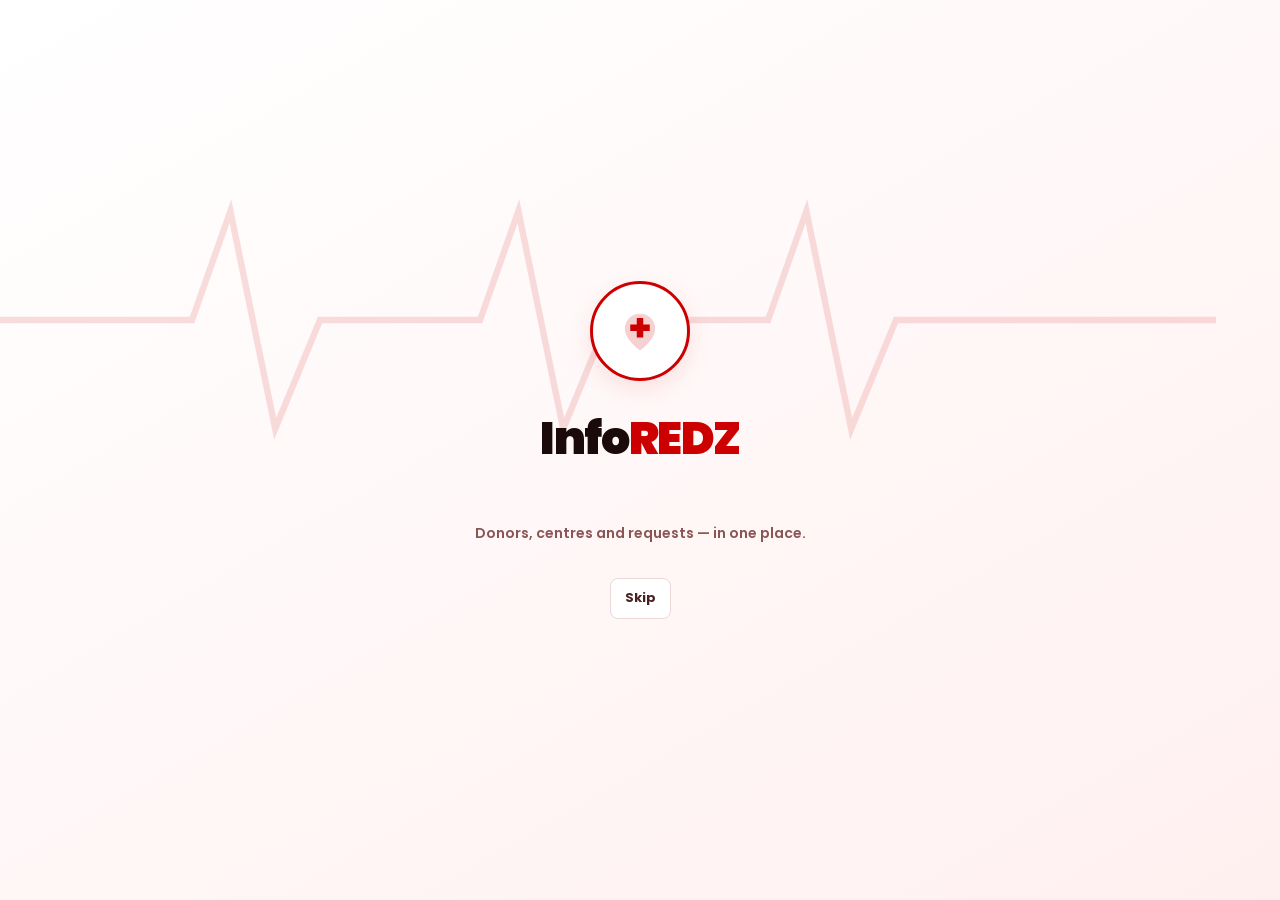
==== commit 237e3b35: "2 added new design" ====
--- a/index.html
+++ b/index.html
@@ -1,150 +1,38 @@
-<!DOCTYPE html>
+<!doctype html>
 <html lang="en">
 <head>
-<meta charset="UTF-8" />
-<meta name="viewport" content="width=device-width, initial-scale=1" />
-<title>Hostel Management System — Acharya Nagarjuna University</title>
-<meta name="description" content="Hostel admission, approval and room allocation for the ANU boys hostel — apply, track signatures and view block occupancy in 3D." />
+  <meta charset="utf-8">
+  <meta name="viewport" content="width=device-width, initial-scale=1, viewport-fit=cover">
+  <meta name="theme-color" content="#CC0000">
+  <link rel="preconnect" href="https://fonts.googleapis.com">
+  <link rel="preconnect" href="https://fonts.gstatic.com" crossorigin>
+  <link href="https://fonts.googleapis.com/css2?family=Poppins:wght@400;600;700;800;900&display=swap" rel="stylesheet">
+  <link rel="stylesheet" href="style.css">
+  <title>InfoREDZ — Find blood donors and centres near you</title>
+  <meta name="description" content="InfoREDZ connects willing blood donors, blood banks and people who need help. Free, direct, no middlemen.">
+</head>
+<body data-page="splash">
 
-<link rel="preconnect" href="https://fonts.googleapis.com" />
-<link rel="preconnect" href="https://fonts.gstatic.com" crossorigin />
-<link href="https://fonts.googleapis.com/css2?family=Plus+Jakarta+Sans:wght@600;700;800&family=Inter:wght@400;500;600&family=IBM+Plex+Mono:wght@400;500&display=swap" rel="stylesheet" />
-<link rel="stylesheet" href="styles.css" />
-</head>
+  <div class="splash">
+    <svg class="splash__ecg" aria-hidden="true" preserveAspectRatio="none" viewBox="0 0 400 200">
+      <path d="M0 100h60l12-34 14 68 14-34h50l12-34 14 68 14-34h50l12-34 14 68 14-34h100"
+            fill="none" stroke="currentColor" stroke-width="2"/>
+    </svg>
+    <div class="splash__inner">
+      <div class="splash__logo">
+        <svg viewBox="0 0 24 24" width="52" height="52">
+          <path fill="currentColor" d="M12 21s-7-4.8-7-10a7 7 0 1 1 14 0c0 5.2-7 10-7 10z" opacity=".18"/>
+          <path fill="currentColor" d="M13.5 6h-3v3h-3v3h3v3h3v-3h3V9h-3V6z"/>
+        </svg>
+      </div>
+      <div class="splash__word" id="splashWord"></div>
+      <div class="splash__groups" id="splashGroups"></div>
+      <p class="splash__tag">Donors, centres and requests — in one place.</p>
+      <button class="btn btn--ghost btn--sm" id="splashSkip" style="margin-top:24px">Skip</button>
+    </div>
+  </div>
 
-<body>
-
-<div id="app"></div>
-
-<!-- ===================== public header ===================== -->
-<template id="tpl-topnav">
-  <header class="topnav noprint">
-    <div class="wrap topnav__in">
-      <button class="brand" data-go="#/">
-        <span class="seal"><img class="seal__img" src="logo.png" alt="Acharya Nagarjuna University" onload="this.closest('.seal').classList.add('seal--has')" onerror="this.closest('.seal').classList.add('seal--text')"><span class="seal__txt">ANU</span></span>
-        <span>
-          <span class="brand__name">Hostel Management System</span>
-          <span class="brand__sub">Acharya Nagarjuna University · Guntur</span>
-        </span>
-      </button>
-      <span class="topnav__spacer"></span>
-      <button class="btn btn--ghost btn--sm" data-go="#/login">Sign in</button>
-      <button class="btn btn--primary btn--sm" data-go="#/apply">Start application</button>
-    </div>
-  </header>
-</template>
-
-<!-- ===================== landing ===================== -->
-<template id="tpl-landing">
-  <section class="screen">
-    <div class="hero">
-      <div class="wrap hero__grid">
-        <div>
-          <span class="eyebrow">Boys hostel · Session 2026–27</span>
-          <h1>Hostel admission, <em>start to signature</em>, without the paperwork.</h1>
-          <p class="hero__lede">
-            Apply once. The warden verifies your file, then the HOD, principal and chief warden
-            sign in parallel — not in a queue. Track every step, then see exactly which room and
-            which block you have been allotted.
-          </p>
-          <div class="hero__cta">
-            <button class="btn btn--primary" data-go="#/apply">Start application</button>
-            <button class="btn btn--ghost" data-go="#/login">Sign in to track</button>
-          </div>
-          <div class="hero__stats" id="heroStats"></div>
-        </div>
-
-        <div class="rail">
-          <div class="rail__title">How your file moves</div>
-          <div class="rail__row">
-            <span class="rail__node rail__node--orange">You submit</span>
-            <span class="rail__line"></span>
-            <span class="rail__node rail__node--blue">Warden verifies</span>
-          </div>
-          <div class="rail__fan">
-            <div class="rail__bracket"></div>
-            <div class="rail__parallel">
-              <span class="rail__node">HOD signs</span>
-              <span class="rail__node">Principal signs</span>
-              <span class="rail__node">Chief warden signs</span>
-            </div>
-          </div>
-          <div class="rail__row">
-            <span class="rail__node rail__node--green">3 of 3 signed → room allotted → ID card issued</span>
-          </div>
-          <p class="rail__caption">
-            The three signatures are independent. Any one can go first and none of them blocks
-            another, so a file rarely waits on a single desk.
-          </p>
-        </div>
-      </div>
-    </div>
-
-    <div class="strip">
-      <div class="wrap">
-        <div class="strip__head">
-          <div>
-            <h2>What you'll need before you begin</h2>
-            <p class="muted" style="margin:6px 0 0;font-size:14px">Keep these ready as images or PDFs. You can save and come back at any step.</p>
-          </div>
-          <button class="btn btn--ghost btn--sm" data-go="#/apply">Start application</button>
-        </div>
-        <div class="strip__cards">
-          <article class="infocard"><div class="infocard__step">Step 1</div><h3>Personal details</h3><p>Photo, name, phone, Aadhaar, date of birth and blood group.</p></article>
-          <article class="infocard"><div class="infocard__step">Step 2</div><h3>Family &amp; address</h3><p>Parent names, occupation, contact number and full home address.</p></article>
-          <article class="infocard"><div class="infocard__step">Step 3</div><h3>Academic &amp; documents</h3><p>EAMCET rank, branch, allotment order, joining report, certificates.</p></article>
-          <article class="infocard"><div class="infocard__step">Step 4</div><h3>Fee payment</h3><p>Pay ₹15,000 through any UPI app and upload the confirmation.</p></article>
-        </div>
-      </div>
-    </div>
-
-    <div class="wrap pagefoot">
-      <span>Acharya Nagarjuna University, Nagarjuna Nagar, Guntur — 522510</span>
-      <span>Hostel office: 0863-2346114 · hostel@anu.ac.in</span>
-    </div>
-  </section>
-</template>
-
-<!-- ===================== login ===================== -->
-<template id="tpl-login">
-  <section class="screen authpage">
-    <div class="authcard">
-      <h2>Sign in</h2>
-      <p>Use your university email. New students can start an application without an account.</p>
-
-      <div class="rolechips" id="roleChips"></div>
-
-      <div class="field">
-        <label for="loginEmail">Email</label>
-        <input class="input" id="loginEmail" type="email" placeholder="name@anu.ac.in" autocomplete="username" />
-      </div>
-      <div class="field">
-        <label for="loginPass">Password</label>
-        <input class="input" id="loginPass" type="password" placeholder="••••••••" autocomplete="current-password" />
-      </div>
-
-      <div class="err hidden" id="loginErr"></div>
-      <button class="btn btn--primary btn--wide" id="loginBtn" style="margin-top:4px">Sign in</button>
-
-      <div style="text-align:center;margin-top:12px">
-        <button class="btn--link" data-go="#/apply">New student? Start an application</button>
-      </div>
-
-      <div class="callout" style="margin:18px 0 0">
-        <b>Demo accounts.</b> Pick a role above to fill the form. The password for every account is
-        <span class="mono">demo123</span>.
-      </div>
-    </div>
-  </section>
-</template>
-
-<div class="toasts" id="toasts"></div>
-<div id="modalRoot"></div>
-<div id="devRoot"></div>
-
-<script src="https://cdnjs.cloudflare.com/ajax/libs/three.js/r128/three.min.js"></script>
-<script src="https://cdn.jsdelivr.net/npm/chart.js@4.4.1/dist/chart.umd.min.js"></script>
-<script src="data.js"></script>
-<script src="app.js"></script>
+  <script src="core.js"></script>
+  <script src="pages.js"></script>
 </body>
 </html>
--- a/style.css
+++ b/style.css
@@ -0,0 +1,564 @@
+/* ============================================================
+   InfoREDZ — style.css
+   A website, not an app shell. Full-bleed sections, a real
+   header with a drawer on small screens, and a proper footer.
+   Palette and type carry over from the Flutter app.
+   ============================================================ */
+
+/* ---------- 1. TOKENS ---------- */
+:root {
+  --rose:        #CC0000;
+  --rose-dark:   #8B0000;
+  --rose-deep:   #5E0000;
+  --rose-light:  #FF6666;
+  --rose-pale:   #FFF0F0;
+  --rose-soft:   #FFE4E4;
+
+  --white:       #FFFFFF;
+  --off-white:   #FAFAFA;
+  --bg-page:     #F8F3F3;
+  --bg-card2:    #F0E8E8;
+
+  --ink-dark:    #1A0A0A;
+  --ink-mid:     #4A2020;
+  --ink-light:   #8B5555;
+  --text-body:   #2D1515;
+  --text-muted:  #9E7070;
+
+  --divider:     #EDD8D8;
+  --shadow-sm:   0 2px 8px rgba(204, 0, 0, .06);
+  --shadow-md:   0 8px 24px rgba(204, 0, 0, .10);
+  --shadow-lg:   0 18px 48px rgba(90, 0, 0, .20);
+
+  --success:     #1E8A4A;
+  --success-bg:  #EAF7EF;
+  --warning:     #D97706;
+  --warning-bg:  #FFF7ED;
+  --danger:      #DC2626;
+  --danger-bg:   #FEF2F2;
+  --blue:        #1D4ED8;
+
+  --r-sm: 8px; --r-md: 12px; --r-lg: 16px; --r-xl: 22px; --r-pill: 999px;
+
+  --gutter: 20px;
+  --maxw: 1400px;
+  --hdr-h: 68px;
+  --ease: cubic-bezier(.22, .61, .36, 1);
+}
+
+/* ---------- 2. RESET ---------- */
+*, *::before, *::after { box-sizing: border-box; }
+html { -webkit-text-size-adjust: 100%; scroll-behavior: smooth; }
+body {
+  margin: 0;
+  font-family: Poppins, 'Segoe UI', system-ui, -apple-system, sans-serif;
+  color: var(--text-body);
+  background: var(--bg-page);
+  line-height: 1.55;
+  -webkit-font-smoothing: antialiased;
+  overflow-x: hidden;
+}
+img { max-width: 100%; display: block; }
+button, input, select, textarea { font: inherit; color: inherit; }
+button { cursor: pointer; border: 0; background: none; }
+a { color: inherit; text-decoration: none; }
+ul, ol { margin: 0; padding: 0; }
+h1, h2, h3, h4 { margin: 0; color: var(--ink-dark); line-height: 1.22; letter-spacing: -.3px; }
+h1 { font-size: clamp(28px, 4vw, 46px); font-weight: 900; }
+h2 { font-size: clamp(21px, 2.4vw, 30px); font-weight: 900; }
+h3 { font-size: 17px; font-weight: 800; }
+p  { margin: 0 0 10px; }
+.no-scroll { overflow: hidden; }
+:focus-visible { outline: 3px solid var(--rose-light); outline-offset: 2px; border-radius: 6px; }
+.sr-only { position: absolute; width: 1px; height: 1px; padding: 0; margin: -1px; overflow: hidden; clip: rect(0 0 0 0); white-space: nowrap; border: 0; }
+
+/* ---------- 3. LAYOUT PRIMITIVES ---------- */
+.container {
+  width: 100%;
+  max-width: var(--maxw);
+  margin: 0 auto;
+  padding: 0 var(--gutter);
+}
+.section { padding: 40px 0; }
+.section--tight { padding: 26px 0; }
+.band { width: 100%; }
+.band--pale { background: var(--rose-pale); }
+.band--white { background: var(--white); border-block: 1px solid var(--divider); }
+
+.section-head { margin-bottom: 22px; display: flex; align-items: flex-end; justify-content: space-between; gap: 16px; flex-wrap: wrap; }
+.section-head__eyebrow { font-size: 11.5px; font-weight: 800; letter-spacing: 1.4px; text-transform: uppercase; color: var(--rose); margin-bottom: 7px; display: flex; align-items: center; gap: 7px; }
+.section-head p { font-size: 14.5px; color: var(--text-muted); margin: 7px 0 0; max-width: 62ch; }
+
+/* ---------- 4. HEADER ---------- */
+.site-header {
+  position: sticky; top: 0; z-index: 60;
+  background: rgba(255, 255, 255, .95);
+  backdrop-filter: blur(12px);
+  border-bottom: 1px solid var(--divider);
+}
+.site-header__inner { height: var(--hdr-h); display: flex; align-items: center; gap: 14px; }
+.brand { display: flex; align-items: center; gap: 11px; flex: none; }
+.brand__logo {
+  width: 40px; height: 40px; border-radius: 50%;
+  display: grid; place-items: center;
+  border: 2.5px solid var(--rose); color: var(--rose); background: var(--white);
+}
+.brand__word { font-size: 23px; font-weight: 900; color: var(--ink-dark); letter-spacing: -.7px; }
+.brand__word em { font-style: normal; color: var(--rose); }
+
+.mainnav { display: none; margin-left: 26px; }
+.mainnav a {
+  padding: 9px 15px; border-radius: var(--r-pill);
+  font-size: 14.5px; font-weight: 700; color: var(--ink-mid);
+  transition: background .18s var(--ease), color .18s var(--ease);
+}
+.mainnav a:hover { background: var(--rose-pale); color: var(--rose); }
+.mainnav a.is-active { background: var(--rose); color: #fff; }
+
+.header-actions { margin-left: auto; display: flex; align-items: center; gap: 8px; }
+.icon-btn { width: 42px; height: 42px; border-radius: 50%; display: grid; place-items: center; color: var(--ink-mid); transition: background .18s var(--ease); }
+.icon-btn:hover { background: var(--rose-pale); color: var(--rose); }
+.header-cta { display: none; }
+
+.burger { width: 44px; height: 44px; display: grid; place-items: center; }
+.burger span { display: block; width: 21px; height: 2.5px; background: var(--ink-dark); border-radius: 2px; position: relative; transition: background .18s; }
+.burger span::before, .burger span::after { content: ''; position: absolute; left: 0; width: 21px; height: 2.5px; background: var(--ink-dark); border-radius: 2px; transition: transform .24s var(--ease), top .18s var(--ease); }
+.burger span::before { top: -7px; }
+.burger span::after { top: 7px; }
+.drawer-open .burger span { background: transparent; }
+.drawer-open .burger span::before { top: 0; transform: rotate(45deg); }
+.drawer-open .burger span::after { top: 0; transform: rotate(-45deg); }
+
+/* ---------- 5. DRAWER ---------- */
+.drawer-scrim { position: fixed; inset: 0; z-index: 70; background: rgba(26, 10, 10, .5); opacity: 0; pointer-events: none; transition: opacity .26s var(--ease); }
+.drawer-open .drawer-scrim { opacity: 1; pointer-events: auto; }
+.drawer {
+  position: fixed; z-index: 75; top: 0; right: 0; bottom: 0;
+  width: min(84vw, 340px);
+  background: var(--white);
+  transform: translateX(102%);
+  transition: transform .3s var(--ease);
+  display: flex; flex-direction: column;
+  box-shadow: var(--shadow-lg);
+  overflow-y: auto;
+}
+.drawer-open .drawer { transform: none; }
+.drawer__head { padding: 20px 22px 16px; border-bottom: 1px solid var(--divider); }
+.drawer__who { font-size: 12.5px; color: var(--text-muted); font-weight: 600; }
+.drawer__name { font-size: 17px; font-weight: 800; color: var(--ink-dark); }
+.drawer__nav { padding: 12px 14px; }
+.drawer__nav a { display: flex; align-items: center; gap: 13px; padding: 14px; border-radius: var(--r-md); font-size: 15.5px; font-weight: 700; color: var(--ink-mid); }
+.drawer__nav a svg { color: var(--ink-light); flex: none; }
+.drawer__nav a.is-active { background: var(--rose-pale); color: var(--rose); }
+.drawer__nav a.is-active svg { color: var(--rose); }
+.drawer__sep { height: 1px; background: var(--divider); margin: 10px 14px; }
+.drawer__foot { margin-top: auto; padding: 18px 22px 26px; }
+.drawer__foot .btn { width: 100%; }
+.drawer__mini { display: flex; flex-wrap: wrap; gap: 6px 16px; font-size: 12px; color: var(--text-muted); margin-top: 16px; }
+
+/* ---------- 6. TICKER ---------- */
+.ticker { background: var(--rose-deep); color: #fff; overflow: hidden; font-size: 12.5px; font-weight: 600; padding: 9px 0; }
+.ticker__track { display: inline-flex; gap: 40px; white-space: nowrap; padding-left: 100%; animation: tick 30s linear infinite; }
+@keyframes tick { to { transform: translateX(-100%); } }
+
+/* ---------- 7. HERO ---------- */
+.hero {
+  background:
+    radial-gradient(900px 420px at 88% -10%, rgba(255,102,102,.34), transparent 60%),
+    linear-gradient(135deg, var(--rose) 0%, var(--rose-dark) 62%, var(--rose-deep) 100%);
+  color: #fff; position: relative; overflow: hidden;
+}
+.hero::after {
+  content: ''; position: absolute; inset: 0; opacity: .09; pointer-events: none;
+  background-image: url("data:image/svg+xml,%3Csvg xmlns='http://www.w3.org/2000/svg' viewBox='0 0 600 120'%3E%3Cpath d='M0 60h90l16-40 18 80 18-40h74l16-40 18 80 18-40h74l16-40 18 80 18-40h206' fill='none' stroke='%23fff' stroke-width='3'/%3E%3C/svg%3E");
+  background-size: 600px 120px;
+}
+.hero__inner { position: relative; z-index: 1; padding: 46px 0 40px; }
+.hero__kicker { font-size: 12.5px; font-weight: 700; letter-spacing: 1.3px; text-transform: uppercase; opacity: .82; margin-bottom: 10px; }
+.hero h1 { color: #fff; max-width: 20ch; }
+.hero__sub { font-size: 16px; opacity: .9; max-width: 56ch; margin: 14px 0 0; }
+.hero__actions { display: flex; flex-wrap: wrap; gap: 12px; margin-top: 26px; }
+.hero__stats { display: flex; flex-wrap: wrap; gap: 26px 46px; margin-top: 34px; padding-top: 24px; border-top: 1px solid rgba(255,255,255,.26); }
+.hero__stat { min-width: 92px; }
+.hero__num { font-size: 34px; font-weight: 900; line-height: 1.05; }
+.hero__lbl { font-size: 12px; font-weight: 600; opacity: .8; letter-spacing: .3px; }
+
+.btn-hero { background: #fff; color: var(--rose); padding: 13px 24px; border-radius: var(--r-pill); font-size: 14.5px; font-weight: 800; display: inline-flex; align-items: center; gap: 9px; transition: transform .16s var(--ease), box-shadow .2s var(--ease), background .18s; }
+.btn-hero:hover { transform: translateY(-2px); box-shadow: 0 10px 26px rgba(0,0,0,.24); }
+.btn-hero--ghost { background: rgba(255,255,255,.14); color: #fff; border: 1.5px solid rgba(255,255,255,.42); }
+.btn-hero--ghost:hover { background: rgba(255,255,255,.24); }
+
+/* ---------- 8. TOOLBAR ---------- */
+.toolbar { background: var(--white); border-bottom: 1px solid var(--divider); position: sticky; top: var(--hdr-h); z-index: 40; }
+.toolbar__inner { padding: 16px 0 12px; }
+.toolbar__row { display: flex; gap: 12px; align-items: center; flex-wrap: wrap; }
+
+.search { position: relative; flex: 1 1 300px; min-width: 0; }
+.search__icon { position: absolute; left: 15px; top: 50%; transform: translateY(-50%); color: var(--text-muted); pointer-events: none; }
+.search .input { padding-left: 44px; border-radius: var(--r-pill); background: var(--off-white); }
+.search__clear { position: absolute; right: 9px; top: 50%; transform: translateY(-50%); width: 30px; height: 30px; border-radius: 50%; display: grid; place-items: center; color: var(--text-muted); }
+.search__clear:hover { background: var(--rose-pale); color: var(--rose); }
+
+.chips { display: flex; gap: 8px; overflow-x: auto; padding: 12px 0 2px; scrollbar-width: none; -webkit-overflow-scrolling: touch; }
+.chips::-webkit-scrollbar { display: none; }
+.chip { flex: none; padding: 8px 15px; border-radius: var(--r-pill); background: var(--white); border: 1.5px solid var(--divider); font-size: 13.5px; font-weight: 700; color: var(--ink-mid); transition: all .16s var(--ease); white-space: nowrap; }
+.chip:hover { border-color: var(--rose-light); color: var(--rose); }
+.chip.is-on { background: var(--rose); border-color: var(--rose); color: #fff; }
+.chip--toggle.is-on { background: var(--success); border-color: var(--success); }
+
+.result-line { display: flex; align-items: center; justify-content: space-between; gap: 14px; flex-wrap: wrap; margin-bottom: 18px; }
+.result-line__n { font-size: 14px; font-weight: 700; color: var(--ink-mid); }
+
+/* ---------- 9. FORMS ---------- */
+.field { margin-bottom: 14px; }
+.field > label { display: block; font-size: 12.5px; font-weight: 700; color: var(--ink-mid); margin-bottom: 6px; }
+.input { width: 100%; padding: 13px 16px; background: var(--off-white); border: 1.5px solid var(--divider); border-radius: var(--r-md); font-size: 15px; color: var(--text-body); transition: border-color .18s var(--ease), background .18s var(--ease); }
+.input::placeholder { color: var(--text-muted); }
+.input:focus { outline: none; border-color: var(--rose); background: var(--white); }
+select.input { appearance: none; background-image: linear-gradient(45deg, transparent 50%, var(--ink-light) 50%), linear-gradient(135deg, var(--ink-light) 50%, transparent 50%); background-position: right 19px center, right 14px center; background-size: 5px 5px, 5px 5px; background-repeat: no-repeat; padding-right: 36px; }
+textarea.input { resize: vertical; min-height: 88px; }
+.field-row { display: grid; grid-template-columns: 1fr 1fr; gap: 12px; }
+.hint { font-size: 12px; color: var(--text-muted); margin-top: 6px; }
+
+.check { display: flex; gap: 11px; align-items: flex-start; font-size: 13.5px; color: var(--ink-mid); margin-bottom: 12px; cursor: pointer; }
+.check input { width: 18px; height: 18px; accent-color: var(--rose); flex: none; margin-top: 2px; }
+
+.switch { position: relative; width: 50px; height: 29px; flex: none; }
+.switch input { position: absolute; opacity: 0; width: 100%; height: 100%; margin: 0; cursor: pointer; z-index: 2; }
+.switch__track { position: absolute; inset: 0; background: var(--bg-card2); border-radius: var(--r-pill); transition: background .22s var(--ease); }
+.switch__thumb { position: absolute; top: 3px; left: 3px; width: 23px; height: 23px; border-radius: 50%; background: #fff; box-shadow: 0 2px 6px rgba(0,0,0,.22); transition: transform .22s var(--ease); }
+.switch input:checked ~ .switch__track { background: var(--success); }
+.switch input:checked ~ .switch__thumb { transform: translateX(21px); }
+
+/* ---------- 10. BUTTONS ---------- */
+.btn { display: inline-flex; align-items: center; justify-content: center; gap: 8px; padding: 12px 20px; border-radius: var(--r-md); font-size: 14px; font-weight: 700; transition: transform .12s var(--ease), box-shadow .2s var(--ease), background .18s var(--ease), color .18s var(--ease), border-color .18s var(--ease); }
+.btn:active { transform: scale(.98); }
+.btn:disabled { opacity: .55; pointer-events: none; }
+.btn--primary { background: var(--rose); color: #fff; }
+.btn--primary:hover { background: var(--rose-dark); box-shadow: var(--shadow-md); }
+.btn--danger { background: var(--danger); color: #fff; }
+.btn--ghost { background: var(--white); color: var(--ink-mid); border: 1.5px solid var(--divider); }
+.btn--ghost:hover { border-color: var(--rose); color: var(--rose); }
+.btn--outline { background: transparent; color: var(--rose); border: 1.5px solid var(--rose); }
+.btn--outline:hover { background: var(--rose-pale); }
+.btn--green { background: var(--white); color: var(--success); border: 1.5px solid var(--success); }
+.btn--green:hover { background: var(--success-bg); }
+.btn--block { width: 100%; }
+.btn--sm { padding: 9px 14px; font-size: 13px; border-radius: var(--r-sm); }
+
+/* ---------- 11. GRID + CARD BASE ---------- */
+.grid { display: grid; gap: 18px; grid-template-columns: repeat(auto-fill, minmax(min(100%, 340px), 1fr)); }
+.grid--wide { grid-template-columns: repeat(auto-fill, minmax(min(100%, 420px), 1fr)); }
+.grid--half { grid-template-columns: repeat(auto-fill, minmax(min(100%, 480px), 1fr)); }
+.span-all { grid-column: 1 / -1; }
+
+.card { background: var(--white); border: 1px solid var(--divider); border-radius: var(--r-lg); box-shadow: var(--shadow-sm); overflow: hidden; }
+.card__pad { padding: 22px; }
+.card--tap { cursor: pointer; transition: transform .18s var(--ease), box-shadow .22s var(--ease), border-color .18s var(--ease); }
+.card--tap:hover { transform: translateY(-3px); box-shadow: var(--shadow-md); border-color: var(--rose-soft); }
+.card--tap:active { transform: translateY(-1px); }
+.card--tap:focus-visible { outline: 3px solid var(--rose-light); outline-offset: 3px; }
+
+/* ---------- 12. DONOR CARD ---------- */
+.dcard { padding: 20px; display: flex; flex-direction: column; height: 100%; }
+.dcard__head { display: flex; gap: 14px; align-items: flex-start; }
+.dcard__avatar { width: 56px; height: 56px; flex: none; border-radius: 50%; background: var(--rose-pale); border: 2px solid var(--rose-soft); display: grid; place-items: center; font-weight: 900; font-size: 18px; color: var(--rose); position: relative; }
+.dcard__dot { position: absolute; right: 0; bottom: 0; width: 14px; height: 14px; border-radius: 50%; border: 3px solid #fff; background: var(--text-muted); }
+.dcard__dot--on { background: var(--success); }
+.dcard__id { flex: 1; min-width: 0; }
+.dcard__name { font-size: 18px; font-weight: 800; color: var(--ink-dark); margin: 0 0 4px; }
+.dcard__meta { display: flex; flex-wrap: wrap; gap: 4px 14px; font-size: 13px; color: var(--ink-light); font-weight: 600; }
+.dcard__meta span { display: inline-flex; align-items: center; gap: 5px; }
+.dcard__tags { display: flex; flex-wrap: wrap; gap: 7px; margin-top: 16px; }
+.dcard__actions { display: flex; gap: 10px; margin-top: 18px; padding-top: 16px; border-top: 1px solid var(--divider); }
+.dcard__actions .btn { flex: 1; }
+
+.bbadge { display: inline-grid; place-items: center; min-width: 48px; height: 34px; padding: 0 10px; background: linear-gradient(135deg, var(--rose), var(--rose-dark)); color: #fff; font-size: 15px; font-weight: 900; border-radius: var(--r-sm); flex: none; }
+.bbadge--lg { min-width: 62px; height: 46px; font-size: 19px; border-radius: var(--r-md); }
+.bbadge--sm { min-width: 38px; height: 27px; font-size: 12px; }
+
+.tag { display: inline-flex; align-items: center; gap: 6px; padding: 5px 11px; border-radius: var(--r-pill); font-size: 11.5px; font-weight: 700; background: var(--bg-card2); color: var(--ink-light); }
+.tag--ok   { background: var(--success-bg); color: var(--success); }
+.tag--warn { background: var(--warning-bg); color: var(--warning); }
+.tag--bad  { background: var(--danger-bg);  color: var(--danger); }
+.tag--info { background: var(--rose-pale);  color: var(--rose); }
+.tag__dot { width: 7px; height: 7px; border-radius: 50%; background: currentColor; }
+
+/* ---------- 13. BANK CARD ---------- */
+.bcard { display: flex; flex-direction: column; height: 100%; }
+.bcard__head { display: flex; gap: 14px; padding: 20px; background: var(--rose-pale); align-items: flex-start; }
+.bcard__icon { width: 50px; height: 50px; flex: none; border-radius: var(--r-md); background: var(--rose-soft); color: var(--rose); display: grid; place-items: center; }
+.bcard__id { flex: 1; min-width: 0; }
+.bcard__name { font-size: 17px; font-weight: 800; color: var(--ink-dark); margin: 0 0 4px; }
+.bcard__sub { font-size: 13px; color: var(--ink-light); font-weight: 600; display: flex; flex-wrap: wrap; gap: 3px 14px; }
+.bcard__sub span { display: inline-flex; align-items: center; gap: 5px; }
+.bcard__right { flex: none; text-align: right; }
+.bcard__rating { font-size: 13px; font-weight: 800; color: var(--warning); margin-top: 8px; display: inline-flex; align-items: center; gap: 4px; }
+.bcard__body { padding: 18px 20px 20px; display: flex; flex-direction: column; flex: 1; }
+.bcard__total { font-size: 12px; color: var(--text-muted); margin: 12px 0 0; }
+.bcard__foot { display: flex; gap: 10px; margin-top: auto; padding-top: 16px; }
+.bcard__foot .btn { flex: 1; }
+
+.stock-grid { display: grid; grid-template-columns: repeat(4, 1fr); gap: 8px; }
+.stock-chip { border: 1.5px solid var(--divider); border-radius: var(--r-md); padding: 10px 4px; text-align: center; background: var(--off-white); }
+.stock-chip__g { display: block; font-size: 11.5px; font-weight: 700; color: var(--ink-light); }
+.stock-chip__n { display: block; font-size: 19px; font-weight: 900; color: var(--text-muted); line-height: 1.25; }
+.stock-chip--good { background: var(--success-bg); border-color: #C9E9D6; }
+.stock-chip--good .stock-chip__n { color: var(--success); }
+.stock-chip--low { background: var(--warning-bg); border-color: #F5DEBB; }
+.stock-chip--low .stock-chip__n { color: var(--warning); }
+
+.legend { display: flex; flex-wrap: wrap; gap: 8px 22px; font-size: 12.5px; font-weight: 600; color: var(--ink-light); }
+.legend span { display: inline-flex; align-items: center; gap: 7px; }
+.legend i { width: 9px; height: 9px; border-radius: 50%; display: inline-block; }
+
+/* ---------- 14. REQUEST CARD ---------- */
+.rcard { padding: 20px; display: flex; flex-direction: column; height: 100%; border-left: 5px solid var(--divider); }
+.rcard--critical { border-left-color: var(--danger); }
+.rcard--urgent   { border-left-color: var(--warning); }
+.rcard--normal   { border-left-color: var(--success); }
+.rcard--done     { border-left-color: var(--text-muted); opacity: .66; }
+.rcard__head { display: flex; gap: 14px; align-items: flex-start; }
+.rcard__t { font-size: 17px; font-weight: 800; color: var(--ink-dark); }
+.rcard__u { font-size: 13px; color: var(--ink-light); font-weight: 600; margin-top: 2px; }
+.rcard__note { font-size: 13.5px; color: var(--ink-mid); background: var(--off-white); border-radius: var(--r-sm); padding: 11px 13px; margin-top: 14px; }
+.rcard__match { font-size: 13px; font-weight: 700; color: var(--rose); margin-top: 14px; display: inline-flex; align-items: center; gap: 7px; background: var(--rose-pale); padding: 8px 12px; border-radius: var(--r-sm); }
+.rcard__foot { display: flex; gap: 10px; margin-top: auto; padding-top: 18px; }
+.rcard__foot .btn { flex: 1; }
+
+/* ---------- 15. FEATURE CARD ---------- */
+.feature { padding: 26px; display: flex; flex-direction: column; height: 100%; }
+.feature__mark { width: 48px; height: 48px; border-radius: var(--r-md); background: var(--rose-pale); color: var(--rose); display: grid; place-items: center; margin-bottom: 16px; }
+.feature h3 { font-size: 18px; margin-bottom: 8px; }
+.feature p { font-size: 14px; color: var(--ink-mid); margin: 0 0 18px; }
+.feature .btn { margin-top: auto; align-self: flex-start; }
+
+/* ---------- 16. SHEETS ---------- */
+.sheet-backdrop { position: fixed; inset: 0; z-index: 90; background: rgba(26, 10, 10, .5); display: flex; align-items: flex-end; justify-content: center; opacity: 0; transition: opacity .22s var(--ease); backdrop-filter: blur(3px); }
+.sheet-backdrop.is-in { opacity: 1; }
+.sheet { width: 100%; max-width: 560px; background: var(--white); border-radius: var(--r-xl) var(--r-xl) 0 0; padding: 12px 22px calc(24px + env(safe-area-inset-bottom)); max-height: 90dvh; overflow-y: auto; transform: translateY(24px); transition: transform .28s var(--ease); box-shadow: 0 -14px 46px rgba(0,0,0,.24); }
+.sheet-backdrop.is-in .sheet { transform: none; }
+.sheet__grip { width: 44px; height: 4px; border-radius: 3px; background: var(--divider); margin: 3px auto 16px; }
+.sheet__title { font-size: 20px; font-weight: 900; margin: 0 0 14px; }
+.sheet__text { font-size: 14.5px; color: var(--ink-mid); line-height: 1.65; }
+.sheet__text--muted { color: var(--text-muted); font-size: 13px; }
+.sheet__actions { display: flex; gap: 10px; margin-top: 22px; }
+.sheet__actions .btn { flex: 1; }
+
+.menu-list { display: flex; flex-direction: column; }
+.menu-list__item { text-align: left; padding: 15px 4px; font-size: 15px; font-weight: 600; color: var(--text-body); border-bottom: 1px solid var(--divider); }
+.menu-list__item:last-child { border-bottom: 0; color: var(--rose); font-weight: 700; }
+.menu-list__item:hover { color: var(--rose); }
+
+.steps { padding-left: 20px; font-size: 14px; color: var(--ink-mid); line-height: 1.7; }
+.steps li { margin-bottom: 9px; }
+.steps b { color: var(--ink-dark); }
+
+.kv { display: flex; justify-content: space-between; gap: 14px; padding: 13px 0; border-bottom: 1px solid var(--divider); font-size: 14.5px; }
+.kv:last-child { border-bottom: 0; }
+.kv > span:first-child { color: var(--ink-light); font-weight: 600; display: inline-flex; align-items: center; gap: 9px; flex: none; }
+.kv > *:last-child { font-weight: 700; color: var(--ink-dark); text-align: right; }
+.kv a { color: var(--rose); }
+
+.compat-grid { display: flex; flex-wrap: wrap; gap: 7px; margin-top: 10px; }
+
+.el-result { margin-top: 16px; padding: 16px; border-radius: var(--r-md); font-size: 13.5px; }
+.el-result b { display: block; font-size: 15.5px; margin-bottom: 7px; }
+.el-result ul { padding-left: 18px; }
+.el-result li { margin-bottom: 5px; }
+.el-result--yes { background: var(--success-bg); color: var(--success); }
+.el-result--no  { background: var(--warning-bg); color: #8A4B00; }
+
+/* ---------- 17. TOASTS ---------- */
+.toast-host { position: fixed; z-index: 120; left: 50%; transform: translateX(-50%); bottom: 26px; display: flex; flex-direction: column; gap: 9px; width: min(92vw, 440px); pointer-events: none; }
+.toast { display: flex; align-items: center; gap: 11px; background: var(--ink-dark); color: #fff; padding: 13px 17px; border-radius: var(--r-md); font-size: 13.5px; font-weight: 600; box-shadow: var(--shadow-lg); opacity: 0; transform: translateY(12px); transition: opacity .24s var(--ease), transform .24s var(--ease); }
+.toast.is-in { opacity: 1; transform: none; }
+.toast__dot { width: 8px; height: 8px; border-radius: 50%; background: var(--rose-light); flex: none; }
+.toast--success .toast__dot { background: #4ADE80; }
+.toast--error .toast__dot { background: #F87171; }
+
+/* ---------- 18. SKELETON / EMPTY ---------- */
+.skel-card { height: 210px; border-radius: var(--r-lg); background: linear-gradient(100deg, #F3E9E9 30%, #FBF5F5 50%, #F3E9E9 70%); background-size: 220% 100%; animation: shimmer 1.4s infinite linear; }
+@keyframes shimmer { to { background-position: -120% 0; } }
+.empty { grid-column: 1 / -1; text-align: center; padding: 60px 20px; }
+.empty__mark { width: 72px; height: 72px; margin: 0 auto 16px; border-radius: 50%; background: var(--rose-pale); color: var(--rose); display: grid; place-items: center; }
+.empty h3 { font-size: 18px; margin-bottom: 8px; }
+.empty p { font-size: 14px; color: var(--text-muted); max-width: 380px; margin: 0 auto 18px; }
+
+/* ---------- 19. SPLASH ---------- */
+.splash { position: fixed; inset: 0; z-index: 200; background: linear-gradient(150deg, #fff 0%, var(--rose-pale) 100%); display: grid; place-items: center; overflow: hidden; }
+.splash__ecg { position: absolute; inset: 0; opacity: .12; color: var(--rose); }
+.splash__inner { position: relative; text-align: center; padding: 0 20px; }
+.splash__logo { width: 100px; height: 100px; margin: 0 auto 22px; border-radius: 50%; border: 3px solid var(--rose); color: var(--rose); background: #fff; display: grid; place-items: center; animation: pop .7s var(--ease) both; box-shadow: var(--shadow-md); }
+@keyframes pop { from { transform: scale(.4); opacity: 0; } to { transform: scale(1); opacity: 1; } }
+.splash__word { font-size: clamp(34px, 9vw, 46px); font-weight: 900; letter-spacing: -1.4px; color: var(--ink-dark); min-height: 58px; }
+.splash__word em { font-style: normal; color: var(--rose); }
+.splash__caret { display: inline-block; width: 3px; height: 34px; background: var(--rose); vertical-align: -4px; animation: blink .8s steps(2) infinite; }
+@keyframes blink { 50% { opacity: 0; } }
+.splash__groups { display: flex; justify-content: center; gap: 8px; margin-top: 22px; }
+.splash__groups .bbadge { opacity: 0; animation: rise .45s var(--ease) both; }
+@keyframes rise { from { transform: translateY(12px); opacity: 0; } to { transform: none; opacity: 1; } }
+.splash__tag { margin-top: 26px; font-size: 14px; font-weight: 600; color: var(--ink-light); }
+
+/* ---------- 20. AUTH ---------- */
+.auth-grid { display: grid; gap: 0; min-height: calc(100dvh - var(--hdr-h)); }
+.auth-aside { display: none; }
+.auth-pane { padding: 36px 0 60px; }
+.auth-pane__inner { width: 100%; max-width: 460px; margin: 0 auto; }
+.tabs { display: flex; background: var(--bg-card2); padding: 4px; border-radius: var(--r-pill); margin-bottom: 22px; }
+.tabs__btn { flex: 1; padding: 11px; border-radius: var(--r-pill); font-size: 14.5px; font-weight: 700; color: var(--ink-light); transition: all .2s var(--ease); }
+.tabs__btn.is-on { background: var(--white); color: var(--rose); box-shadow: var(--shadow-sm); }
+.role-picker { display: grid; grid-template-columns: 1fr 1fr; gap: 12px; margin-bottom: 20px; }
+.role-opt { padding: 16px 12px; border-radius: var(--r-lg); text-align: center; border: 2px solid var(--divider); background: var(--white); font-size: 13.5px; font-weight: 700; color: var(--ink-mid); transition: all .18s var(--ease); }
+.role-opt svg { color: var(--ink-light); margin-bottom: 8px; }
+.role-opt.is-on { border-color: var(--rose); background: var(--rose-pale); color: var(--rose); }
+.role-opt.is-on svg { color: var(--rose); }
+.divider-or { display: flex; align-items: center; gap: 14px; margin: 22px 0; color: var(--text-muted); font-size: 12px; font-weight: 600; }
+.divider-or::before, .divider-or::after { content: ''; flex: 1; height: 1px; background: var(--divider); }
+.demo-creds { background: var(--rose-pale); border: 1px dashed var(--rose-light); border-radius: var(--r-md); padding: 14px 16px; font-size: 13px; color: var(--ink-mid); margin-bottom: 20px; }
+.demo-creds b { color: var(--rose); }
+.demo-creds code { background: #fff; padding: 1px 6px; border-radius: 4px; font-size: 12px; }
+.link-btn { font-size: 13px; font-weight: 700; color: var(--rose); }
+.link-btn:hover { text-decoration: underline; }
+.ac-list { position: absolute; z-index: 20; left: 0; right: 0; top: calc(100% + 4px); background: #fff; border: 1px solid var(--divider); border-radius: var(--r-md); box-shadow: var(--shadow-md); overflow: hidden; }
+.ac-list button { display: block; width: 100%; text-align: left; padding: 12px 15px; font-size: 13.5px; border-bottom: 1px solid var(--divider); }
+.ac-list button:last-child { border-bottom: 0; }
+.ac-list button:hover { background: var(--rose-pale); }
+
+/* ---------- 21. PROFILE ---------- */
+.pro-hero { background: linear-gradient(135deg, var(--rose) 0%, var(--rose-dark) 70%, var(--rose-deep) 100%); color: #fff; padding: 40px 0 36px; }
+.pro-hero__inner { display: flex; gap: 22px; align-items: center; flex-wrap: wrap; }
+.pro-hero__avatar { width: 88px; height: 88px; flex: none; border-radius: 50%; background: rgba(255,255,255,.16); border: 3px solid rgba(255,255,255,.5); display: grid; place-items: center; font-size: 30px; font-weight: 900; }
+.pro-hero__name { font-size: clamp(24px, 3.4vw, 34px); font-weight: 900; color: #fff; }
+.pro-hero__role { display: inline-block; margin-top: 8px; padding: 5px 15px; border-radius: var(--r-pill); background: rgba(255,255,255,.2); font-size: 12.5px; font-weight: 700; }
+.pro-hero__stats { display: flex; gap: 26px 44px; flex-wrap: wrap; margin-left: auto; }
+.pro-hero__n { font-size: 27px; font-weight: 900; line-height: 1.1; }
+.pro-hero__l { font-size: 11.5px; font-weight: 600; opacity: .82; }
+
+.panel { background: var(--white); border: 1px solid var(--divider); border-radius: var(--r-lg); box-shadow: var(--shadow-sm); margin-bottom: 18px; overflow: hidden; }
+.panel__head { display: flex; align-items: center; gap: 12px; width: 100%; padding: 18px 22px; font-size: 16px; font-weight: 800; color: var(--ink-dark); text-align: left; }
+.panel__head > svg:first-child { color: var(--rose); flex: none; }
+.panel__chev { margin-left: auto; color: var(--ink-light); transition: transform .22s var(--ease); flex: none; }
+.panel.is-open .panel__chev { transform: rotate(180deg); }
+.panel__body { display: none; padding: 20px 22px 22px; border-top: 1px solid var(--divider); }
+.panel.is-open .panel__body { display: block; }
+.panel__body--static { display: block; padding: 0 22px 22px; }
+.panel__row { display: flex; align-items: center; gap: 16px; padding: 20px 22px; }
+.panel__row p { font-size: 13px; color: var(--text-muted); margin: 4px 0 0; }
+
+.pro-cols { display: grid; gap: 18px; grid-template-columns: 1fr; align-items: start; }
+
+.hist-row { display: flex; gap: 14px; align-items: center; padding: 14px 0; border-bottom: 1px solid var(--divider); }
+.hist-row:last-child { border-bottom: 0; }
+.hist-row__date { width: 56px; flex: none; text-align: center; background: var(--rose-pale); border-radius: var(--r-sm); padding: 7px 0; }
+.hist-row__d { font-size: 17px; font-weight: 900; color: var(--rose); line-height: 1; }
+.hist-row__m { font-size: 10.5px; font-weight: 700; color: var(--ink-light); text-transform: uppercase; }
+.hist-row__b { font-size: 14.5px; font-weight: 700; color: var(--ink-dark); }
+.hist-row__c { font-size: 12.5px; color: var(--text-muted); }
+
+.team-grid { display: grid; grid-template-columns: repeat(auto-fill, minmax(150px, 1fr)); gap: 14px; }
+.team-card { text-align: center; padding: 18px 10px; background: var(--off-white); border: 1px solid var(--divider); border-radius: var(--r-md); }
+.team-card__pic { width: 66px; height: 66px; margin: 0 auto 11px; border-radius: 50%; display: grid; place-items: center; background: var(--rose-pale); color: var(--rose); font-weight: 900; font-size: 19px; border: 2.5px solid var(--rose-soft); }
+.team-card__n { font-size: 13.5px; font-weight: 800; color: var(--ink-dark); }
+.team-card__r { font-size: 11.5px; color: var(--rose); font-weight: 700; margin-top: 3px; }
+.team-card__q { font-size: 11px; color: var(--text-muted); margin-top: 4px; line-height: 1.45; }
+
+/* ---------- 22. MAP ---------- */
+.map-shell { position: relative; height: calc(100dvh - var(--hdr-h)); }
+#map { position: absolute; inset: 0; background: var(--bg-card2); z-index: 1; }
+.map-toggles { position: absolute; z-index: 10; top: 16px; left: 16px; display: flex; gap: 8px; }
+.map-toggles .chip { box-shadow: var(--shadow-md); }
+.map-legend { position: absolute; z-index: 10; left: 16px; bottom: 24px; background: #fff; border-radius: var(--r-md); padding: 12px 14px; box-shadow: var(--shadow-md); font-size: 12.5px; font-weight: 700; color: var(--ink-mid); }
+.map-legend div { display: flex; align-items: center; gap: 9px; }
+.map-legend div + div { margin-top: 7px; }
+.map-legend i { width: 11px; height: 11px; border-radius: 50%; }
+.map-locate { position: absolute; z-index: 10; right: 16px; bottom: 24px; width: 52px; height: 52px; border-radius: 50%; background: #fff; color: var(--rose); display: grid; place-items: center; box-shadow: var(--shadow-md); }
+.pin { width: 26px; height: 26px; border-radius: 50% 50% 50% 2px; transform: rotate(-45deg); border: 2.5px solid #fff; box-shadow: 0 2px 6px rgba(0,0,0,.35); }
+.pin--donor { background: var(--rose); }
+.pin--bank  { background: var(--blue); }
+.pin--me    { background: #16A34A; border-radius: 50%; transform: none; }
+.leaflet-popup-content { font-family: inherit; margin: 13px 15px; }
+.pop__n { font-size: 15px; font-weight: 800; color: var(--ink-dark); }
+.pop__m { font-size: 12.5px; color: var(--ink-light); margin: 3px 0 9px; }
+.pop__a { display: flex; gap: 7px; }
+.pop__a a { font-size: 12px; font-weight: 700; padding: 7px 11px; border-radius: var(--r-sm); background: var(--rose); color: #fff; }
+.pop__a a.alt { background: var(--rose-pale); color: var(--rose); }
+
+/* ---------- 23. DASHBOARD ---------- */
+.kpi-grid { display: grid; grid-template-columns: repeat(auto-fit, minmax(min(100%, 210px), 1fr)); gap: 16px; margin-bottom: 26px; }
+.kpi { background: var(--white); border: 1px solid var(--divider); border-radius: var(--r-lg); padding: 20px; box-shadow: var(--shadow-sm); }
+.kpi__l { font-size: 11.5px; font-weight: 700; color: var(--ink-light); text-transform: uppercase; letter-spacing: .5px; }
+.kpi__n { font-size: 32px; font-weight: 900; color: var(--ink-dark); line-height: 1.15; margin-top: 6px; }
+.kpi__d { font-size: 12px; font-weight: 700; margin-top: 3px; color: var(--text-muted); }
+.kpi__d--up { color: var(--success); }
+.kpi__d--warn { color: var(--warning); }
+.bar-row { display: grid; grid-template-columns: 46px 1fr 38px; align-items: center; gap: 12px; margin-bottom: 10px; }
+.bar-row__g { font-size: 13px; font-weight: 800; color: var(--ink-mid); }
+.bar-row__t { height: 24px; background: var(--bg-card2); border-radius: var(--r-sm); overflow: hidden; }
+.bar-row__f { height: 100%; border-radius: var(--r-sm); background: linear-gradient(90deg, var(--rose-light), var(--rose)); transition: width .7s var(--ease); }
+.bar-row__f--stock { background: linear-gradient(90deg, #4FA97A, var(--success)); }
+.bar-row__v { font-size: 13px; font-weight: 800; color: var(--ink-dark); text-align: right; }
+.donut-wrap { display: flex; align-items: center; gap: 22px; flex-wrap: wrap; }
+.donut-key { font-size: 13px; font-weight: 600; color: var(--ink-mid); }
+.donut-key div { display: flex; align-items: center; gap: 9px; margin-bottom: 7px; }
+.donut-key i { width: 11px; height: 11px; border-radius: 3px; }
+.tbl-wrap { overflow-x: auto; }
+.tbl { width: 100%; border-collapse: collapse; font-size: 13.5px; min-width: 620px; }
+.tbl th { text-align: left; font-size: 11px; text-transform: uppercase; letter-spacing: .5px; color: var(--ink-light); padding: 12px 14px; border-bottom: 1.5px solid var(--divider); white-space: nowrap; }
+.tbl td { padding: 13px 14px; border-bottom: 1px solid var(--divider); }
+.tbl tr:last-child td { border-bottom: 0; }
+.tbl tbody tr:hover { background: var(--rose-pale); }
+.tbl__name { font-weight: 700; color: var(--ink-dark); }
+
+/* ---------- 24. FOOTER ---------- */
+.site-footer { background: var(--ink-dark); color: #fff; margin-top: 60px; }
+.site-footer__inner { padding: 48px 0 28px; display: grid; gap: 34px; grid-template-columns: 1fr; }
+.site-footer__brand .brand__word { color: #fff; }
+.site-footer__brand .brand__logo { background: transparent; border-color: rgba(255,255,255,.7); color: #fff; }
+.site-footer__brand p { font-size: 13.5px; color: rgba(255,255,255,.62); max-width: 44ch; margin-top: 14px; }
+.fcol h4 { font-size: 11.5px; text-transform: uppercase; letter-spacing: 1.2px; color: var(--rose-light); margin-bottom: 14px; }
+.fcol a, .fcol span { display: block; font-size: 13.5px; color: rgba(255,255,255,.72); margin-bottom: 10px; }
+.fcol a:hover { color: #fff; }
+.site-footer__base { border-top: 1px solid rgba(255,255,255,.12); padding: 18px 0 30px; font-size: 12.5px; color: rgba(255,255,255,.5); display: flex; justify-content: space-between; gap: 12px; flex-wrap: wrap; }
+
+/* ---------- 25. TABLET ---------- */
+@media (min-width: 720px) {
+  :root { --gutter: 28px; }
+  .card__pad { padding: 26px; }
+  .hero__inner { padding: 62px 0 54px; }
+  .auth-pane { padding: 52px 0 70px; }
+  .site-footer__inner { grid-template-columns: 1.6fr 1fr 1fr 1fr; }
+  .pro-cols { grid-template-columns: repeat(2, 1fr); }
+}
+
+/* ---------- 26. DESKTOP ---------- */
+@media (min-width: 1024px) {
+  :root { --gutter: 40px; }
+  .mainnav { display: flex; align-items: center; gap: 2px; }
+  .burger { display: none; }
+  .header-cta { display: inline-flex; }
+  .hero__inner { padding: 78px 0 66px; }
+  .section { padding: 56px 0; }
+  .grid { gap: 22px; }
+  .auth-grid { grid-template-columns: 1.05fr .95fr; }
+  .auth-aside { display: flex; flex-direction: column; justify-content: center; padding: 60px 56px; background: linear-gradient(150deg, var(--rose) 0%, var(--rose-dark) 62%, var(--rose-deep) 100%); color: #fff; }
+  .auth-aside h1 { color: #fff; }
+  .auth-aside p { font-size: 16px; opacity: .88; max-width: 40ch; margin-top: 16px; }
+  .auth-aside .legend { color: rgba(255,255,255,.82); margin-top: 34px; gap: 14px 0; flex-direction: column; align-items: flex-start; }
+  .auth-pane { display: flex; align-items: center; padding: 60px var(--gutter); }
+  .sheet-backdrop { align-items: center; }
+  .sheet { border-radius: var(--r-xl); padding: 24px 28px 28px; max-height: 86dvh; }
+  .sheet__grip { display: none; }
+  .pro-cols { grid-template-columns: 1.35fr 1fr; }
+}
+
+@media (min-width: 1500px) { :root { --gutter: 56px; } }
+
+/* ---------- 27. MOTION / PRINT ---------- */
+@media (prefers-reduced-motion: reduce) {
+  *, *::before, *::after { animation-duration: .01ms !important; animation-iteration-count: 1 !important; transition-duration: .01ms !important; scroll-behavior: auto !important; }
+}
+@media print {
+  .site-header, .drawer, .drawer-scrim, .toast-host, .sheet-backdrop, .site-footer, .toolbar { display: none !important; }
+  .card { break-inside: avoid; box-shadow: none; }
+}
